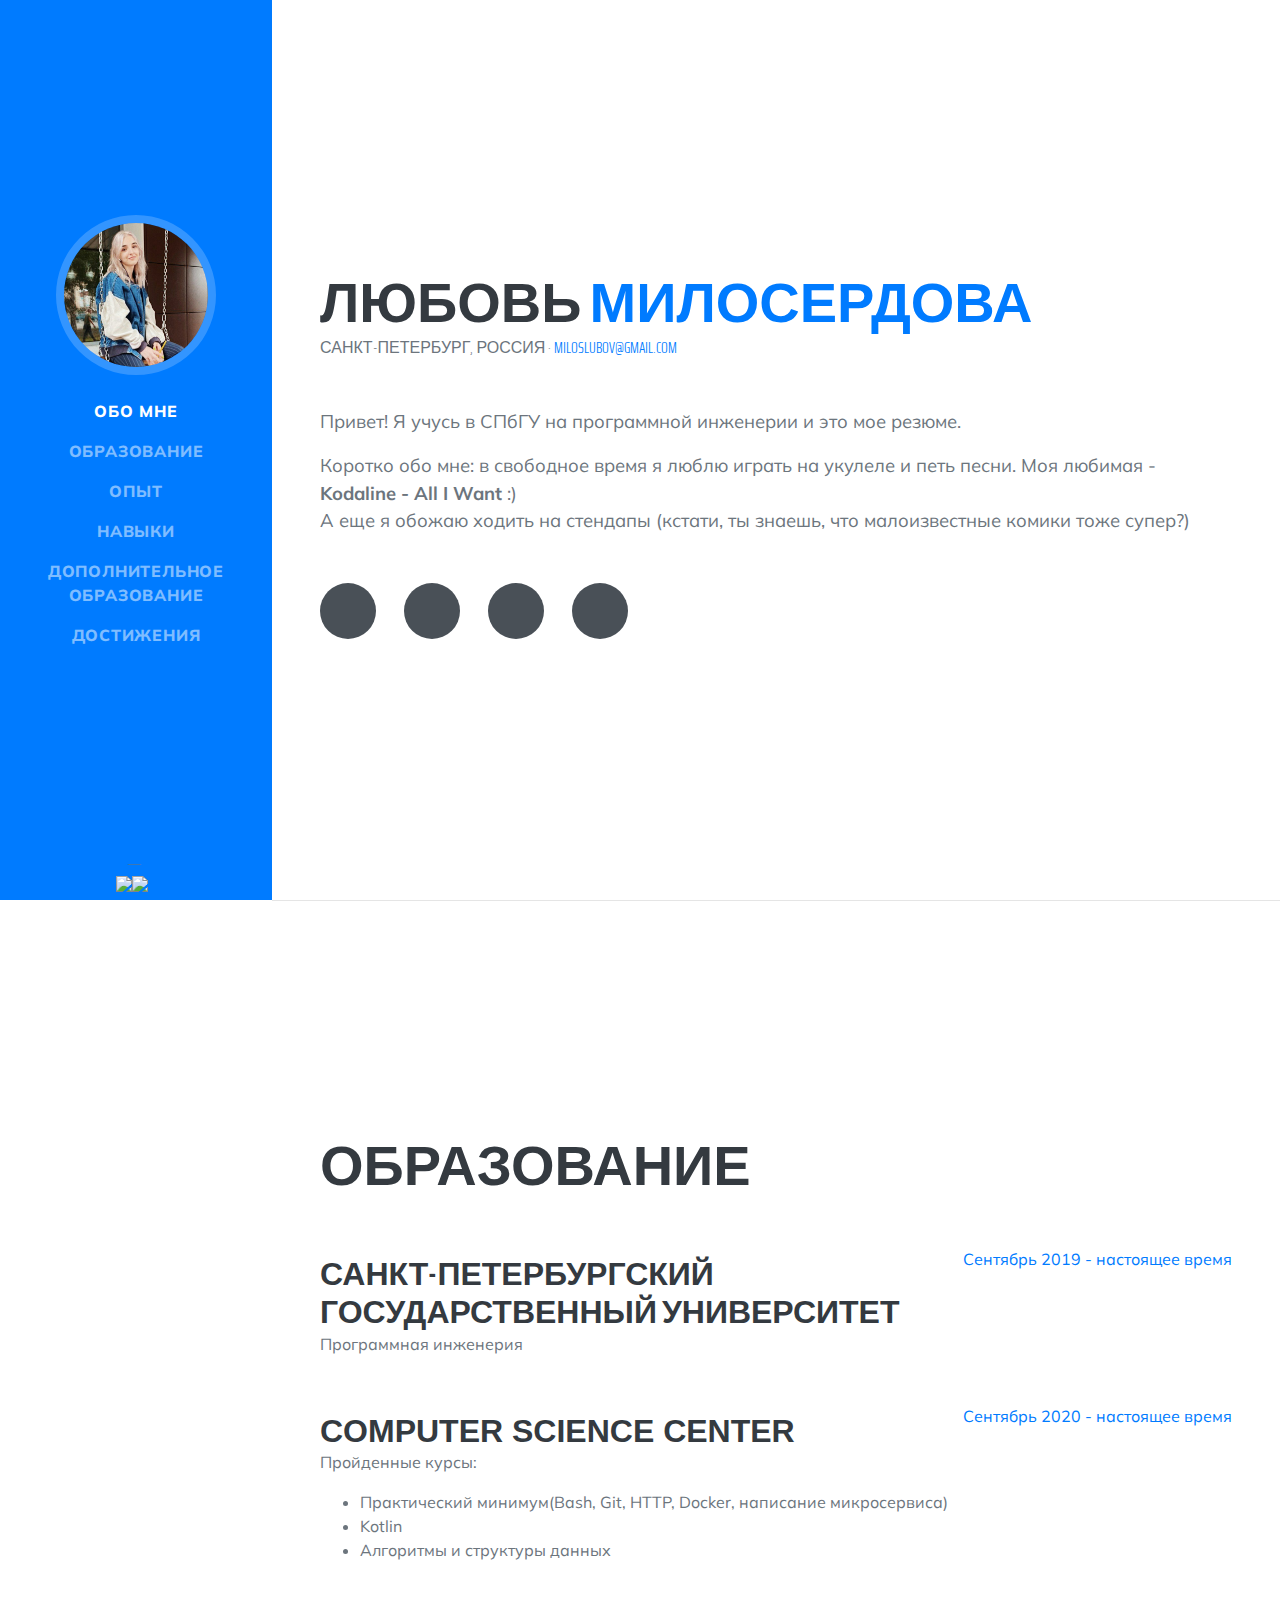
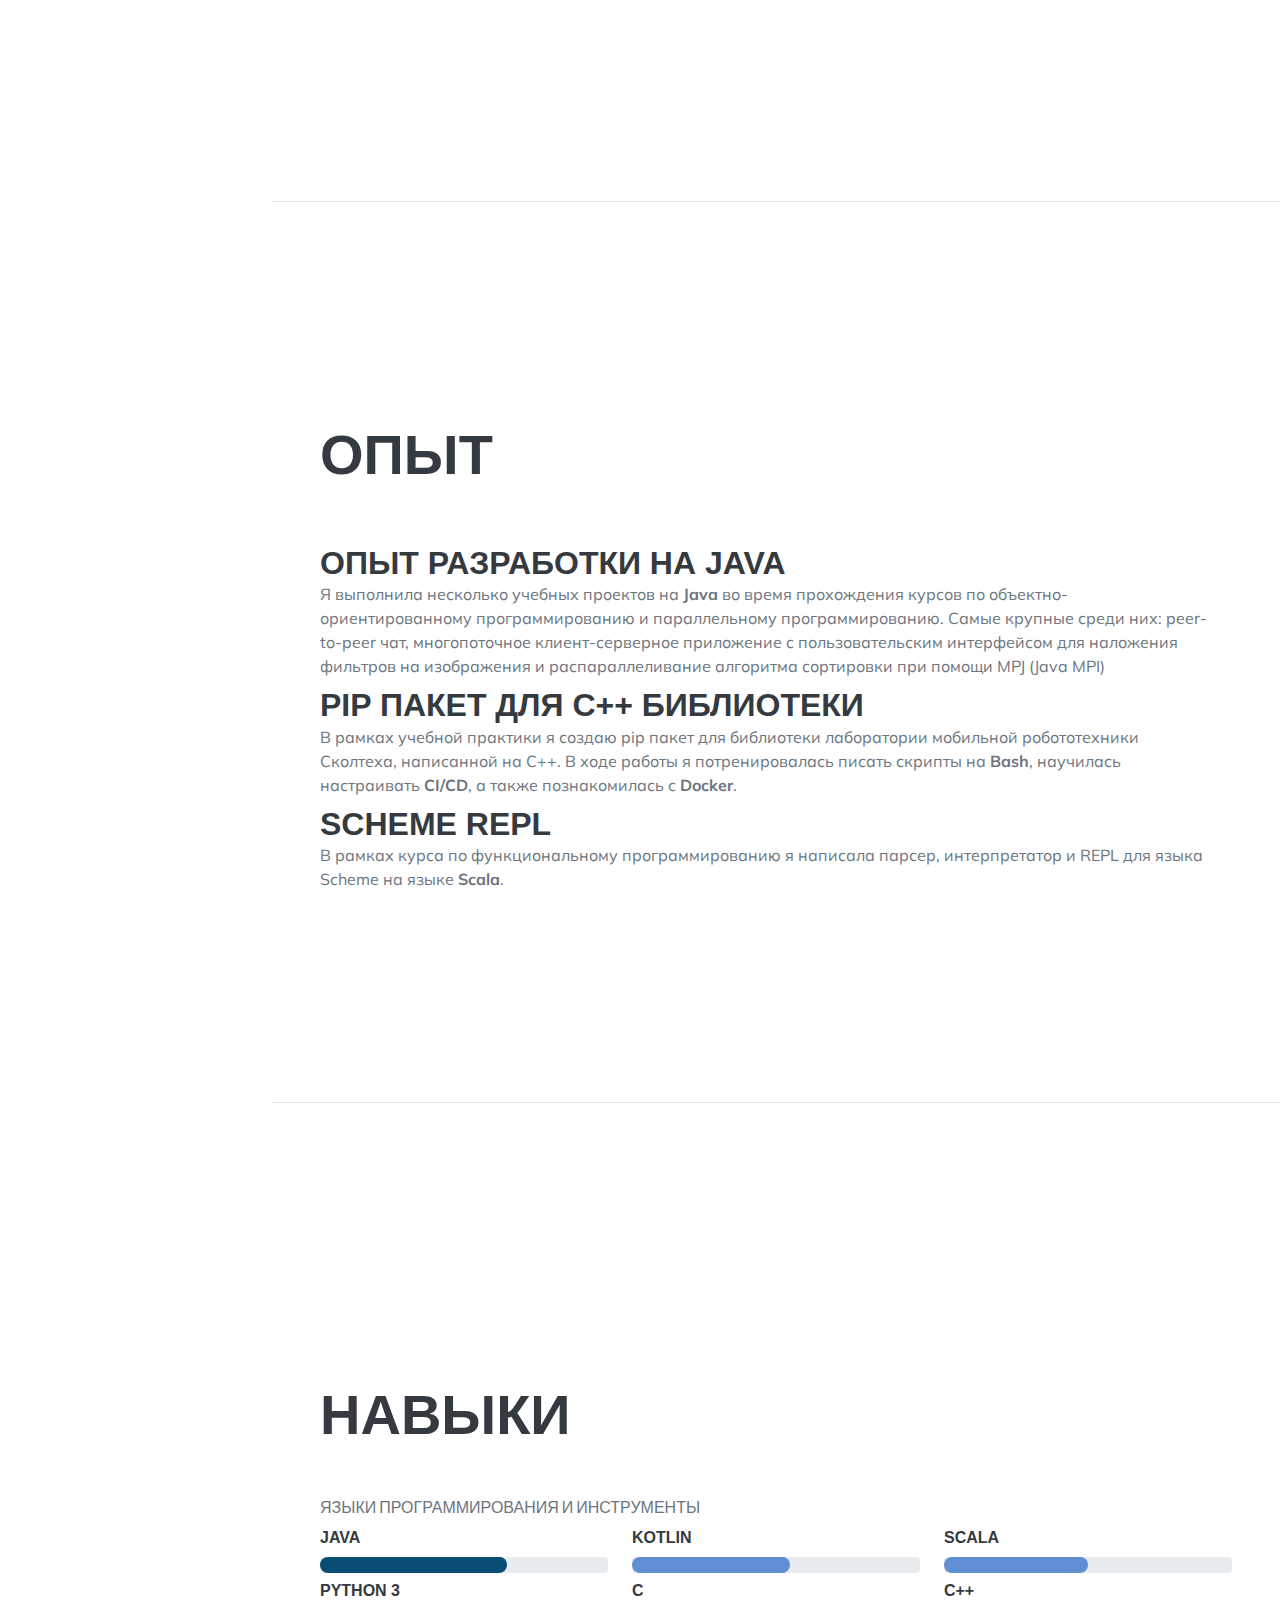
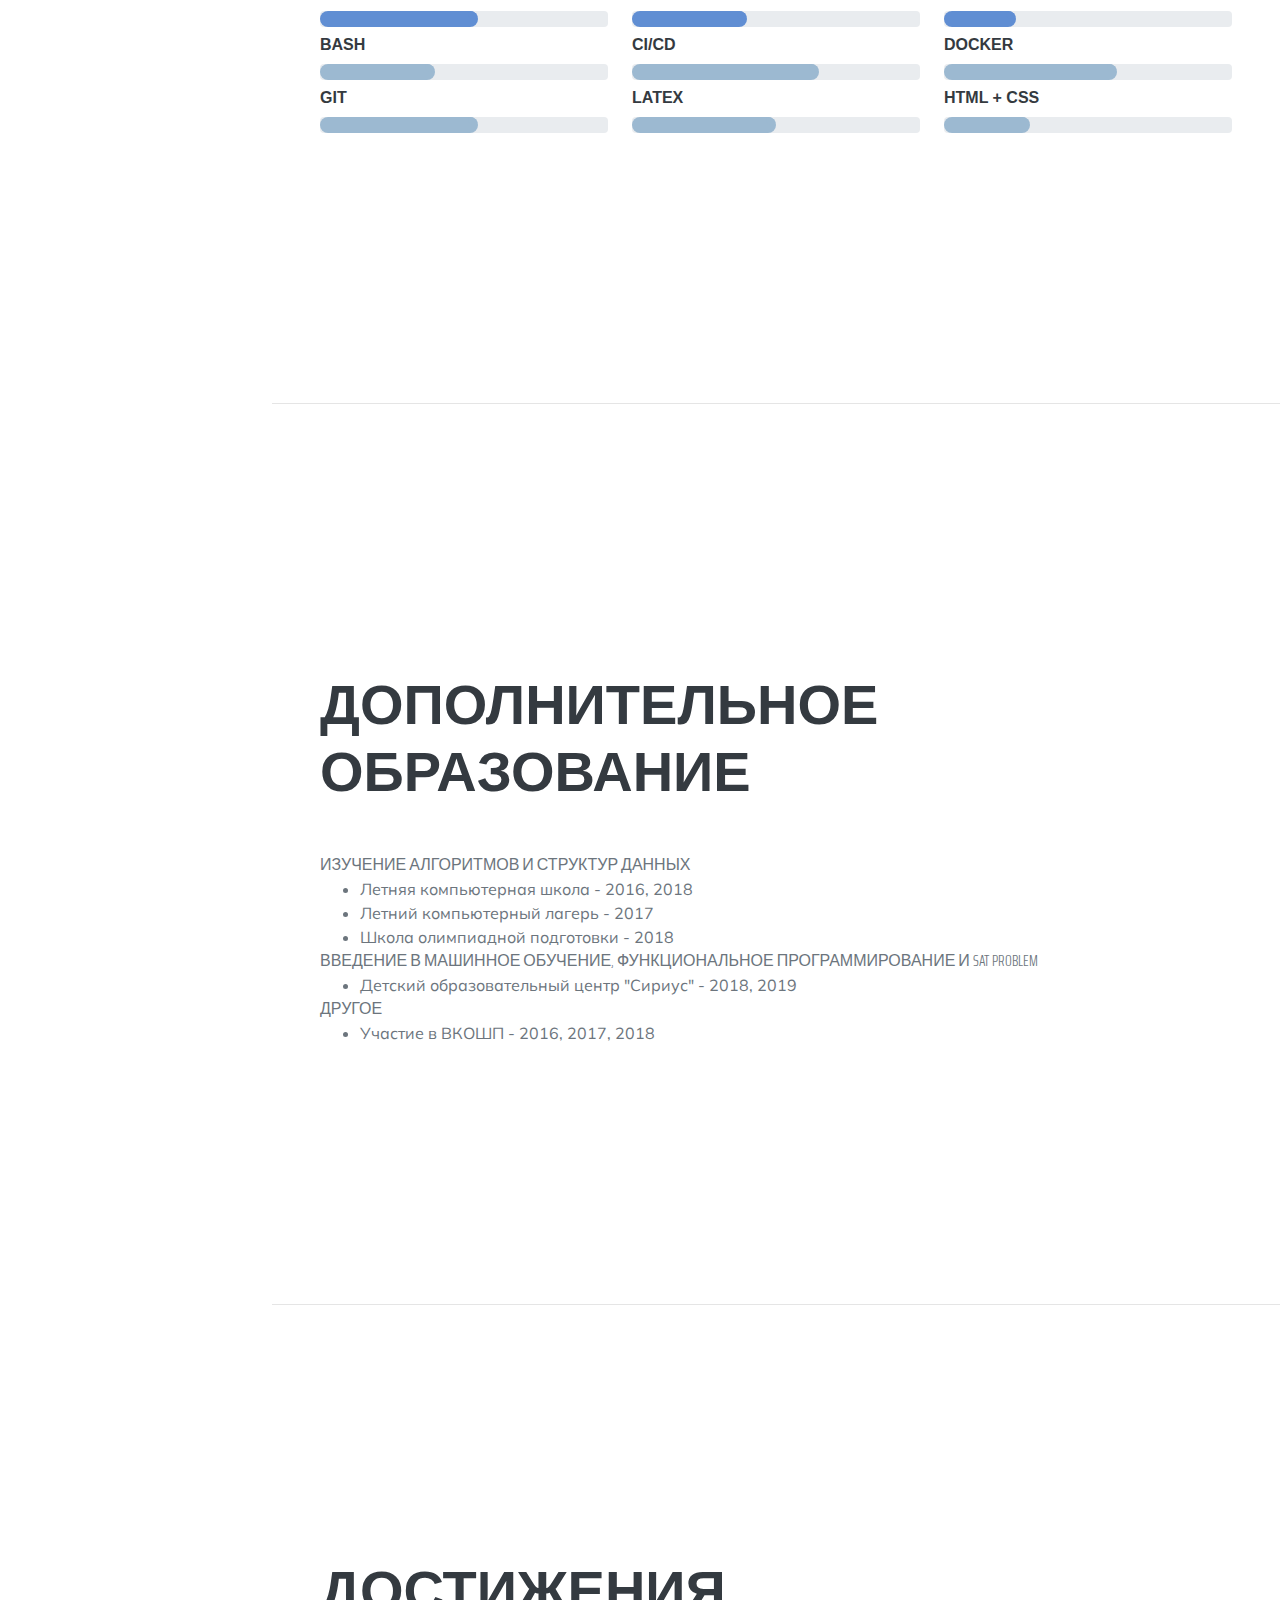
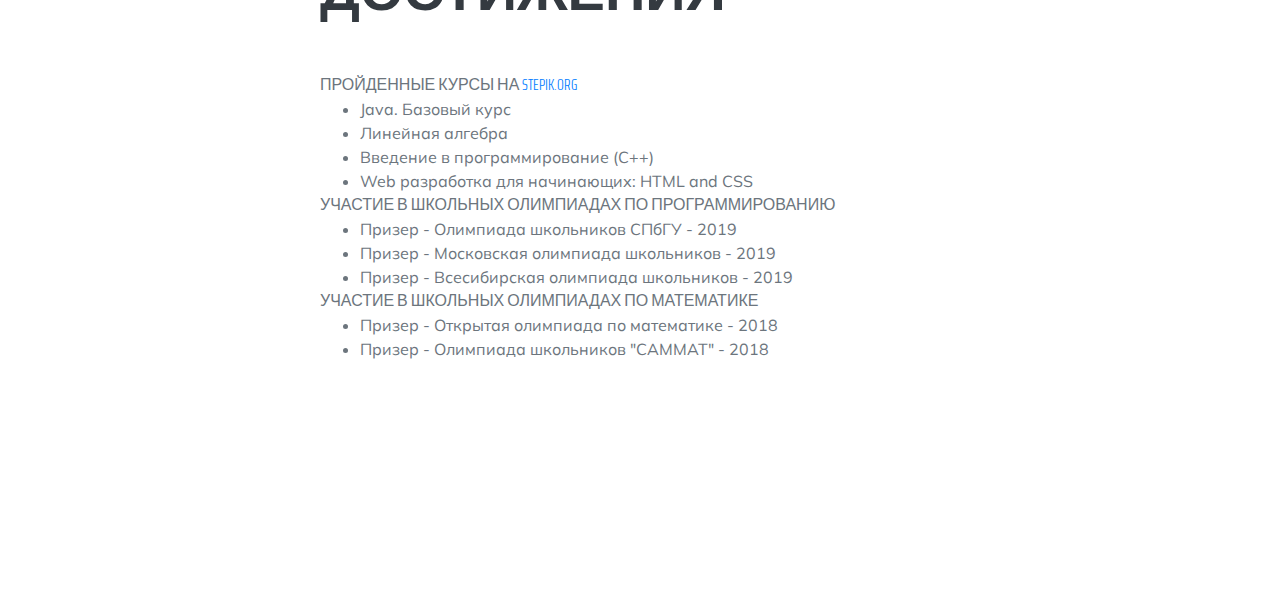
==== index.html @ 3c41cd76 "- first version" ====
<!DOCTYPE html>
<html lang="ru"></html>
    <head>
        <meta charset="utf-8" />
        <meta name="viewport" content="width=device-width, initial-scale=1, shrink-to-fit=no" />
        <meta name="description" content="" />
        <meta name="author" content="" />
        <title>Милосердова Любовь</title>
        <link rel="icon" type="image/svg+xml" href="assets/img/icon.svg" />
        <!-- Font Awesome icons (free version)-->
        <script src="https://use.fontawesome.com/releases/v5.15.1/js/all.js" crossorigin="anonymous"></script>
        <!-- Google fonts-->
        <link href="https://fonts.googleapis.com/css?family=Saira+Extra+Condensed:500,700" rel="stylesheet" type="text/css" />
        <link href="https://fonts.googleapis.com/css?family=Muli:400,400i,800,800i" rel="stylesheet" type="text/css" />
        <!-- Core theme CSS (includes Bootstrap)-->
        <link href="css/styles.css" rel="stylesheet" />
        <meta name="description" content="Милосердова Любовь, личный сайт-портфолио" />
		<meta name="keywords" content="Милосердова Любовь, личный сайт, портфолио, java developer" />
		<meta name="author" content="Miloserdova Liubov" />
    </head>
    <body id="page-top">
        <!-- Navigation-->
        <nav class="navbar navbar-expand-lg navbar-dark bg-primary fixed-top" id="sideNav">
            <a class="navbar-brand js-scroll-trigger" href="#page-top">
                <span class="d-block d-lg-none">Милосердова Любовь</span>
                <span class="d-none d-lg-block"><img class="img-fluid img-profile rounded-circle mx-auto mb-2" src="assets/img/profile.jpg" alt="" /></span>
            </a>
            <button class="navbar-toggler" type="button" data-toggle="collapse" data-target="#navbarSupportedContent" aria-controls="navbarSupportedContent" aria-expanded="false" aria-label="Toggle navigation"><span class="navbar-toggler-icon"></span></button>
            <div class="collapse navbar-collapse" id="navbarSupportedContent">
                <ul class="navbar-nav">
                    <li class="nav-item"><a class="nav-link js-scroll-trigger" href="#about">Обо мне</a></li>
                    <li class="nav-item"><a class="nav-link js-scroll-trigger" href="#education">Образование</a></li>
                    <li class="nav-item"><a class="nav-link js-scroll-trigger" href="#experience">Опыт</a></li>
                    <li class="nav-item"><a class="nav-link js-scroll-trigger" href="#skills">Навыки</a></li>
                    <li class="nav-item"><a class="nav-link js-scroll-trigger" href="#extracurricular">Дополнительное образование</a></li>
                    <li class="nav-item"><a class="nav-link js-scroll-trigger" href="#awards">Достижения</a></li>
                </ul>
            </div>
            <div class="blockquote-footer">
                <div class="row">
                    <a href="index.html"><img src="https://cdn.jsdelivr.net/npm/openmoji@12.4.0/color/svg/1F1F7-1F1FA.svg" style="display: inline; width:30px"></a>
                    <a href="en.html"><img src="https://cdn.jsdelivr.net/npm/openmoji@12.4.0/color/svg/1F1FA-1F1F8.svg" style="display: inline; width:30px" data-original-title="Смайлик Флаг США (Америки) OpenEmoji" aria-describedby="tooltip208874"></a>
                </div>
            </div>
        </nav>
        <!-- Page Content-->
        <div class="container-fluid p-0">
            <!-- About-->
            <section class="resume-section" id="about">
                <div class="resume-section-content">
                    <h2 class="mb-0">
                        Любовь
                        <span class="text-primary">Милосердова</span>
                    </h2>
                    <div class="subheading mb-5">
                        Санкт-Петербург, Россия ·
                        <a href="mailto:miloslubov@gmail.com">miloslubov@gmail.com</a>
                    </div>
                    
                    <p class="lead mb-3">Привет! Я учусь в СПбГУ на программной инженерии и это мое резюме. </p>

                    <p class="lead mb-0">Коротко обо мне: в свободное время я люблю играть на укулеле
                        и петь песни. Моя любимая - <b>Kodaline - All I Want</b> :)</p>
                        
                    <p class="lead mb-5"> А еще я обожаю ходить на стендапы 
                        (кстати, ты знаешь, что малоизвестные комики тоже супер?)</p>

                    <div class="social-icons">
                        <a class="social-icon" href="https://github.com/miloserdova-l"><i class="fab fa-github"></i></a>
                        <a class="social-icon" href="https://t.me/mi_loser_dova"><i class="fab fa-telegram"></i></a>
                        <a class="social-icon" href="https://vk.com/lubov_miloserdova"><i class="fab fa-vk"></i></a>
                        <a class="social-icon" href="https://www.instagram.com/miloserdova_l/"><i class="fab fa-instagram"></i></a>
                    </div>
                </div>
            </section>
            <hr class="m-0" />
            <!-- Education-->
            <section class="resume-section" id="education">
                <div class="resume-section-content">
                    <h2 class="mb-5">Образование</h2>
                    <div class="d-flex flex-column flex-md-row justify-content-between mb-5">
                        <div class="flex-grow-1">
                            <h3 class="mb-0">Санкт-Петербургский Государственный Университет</h3>
                            <!--<div class="subheading mr-3">Bachelor of Science</div>-->
                            <div>Программная инженерия</div>
                            <!--<p>GPA: 4.55</p>-->
                        </div>
                        <div class="flex-shrink-0"><span class="text-primary">Сентябрь 2019 - настоящее время</span></div>
                    </div>
                    <div class="d-flex flex-column flex-md-row justify-content-between">
                        <div class="flex-grow-1">
                            <h3 class="en-ru">Computer Science Center</h3>
                            <p> Пройденные курсы: </p>
                            <p>
                                <ul>
                                    <li>Практический минимум(Bash, Git, HTTP, Docker, написание микросервиса)</li>
                                    <li>Kotlin</li>
                                    <li>Алгоритмы и структуры данных</li>
                                </ul>
                            </p>
                        </div>
                        <div class="flex-shrink-0"><span class="text-primary">Сентябрь 2020 - настоящее время</span></div>
                    </div>
                </div>
            </section>
            <hr class="m-0" />
            <!-- Experience-->
            <section class="resume-section" id="experience">
                <div class="resume-section-content">
                    <h2 class="mb-5">Опыт</h2>
                    <div class="d-flex flex-column flex-md-row justify-content-between">
                        <div class="flex-grow-1">
                            <h3 class="en-ru">Опыт разработки на Java</h3>
                            <div class=" mr-3">Я выполнила несколько учебных проектов на <b>Java</b> во время 
                                прохождения курсов по объектно-ориентированному программированию и 
                                параллельному программированию. Самые крупные среди них: 
                                peer-to-peer чат, многопоточное клиент-серверное приложение с 
                                пользовательским интерфейсом для наложения фильтров на изображения и
                                 распараллеливание алгоритма сортировки при помощи MPJ (Java MPI)</div>
                        </div>
                    </div>
                    <div class="d-flex flex-column flex-md-row justify-content-between">
                        <div class="flex-grow-1">
                            <h3 class="en-ru">Pip пакет для C++ библиотеки</h3>
                            <div class=" mr-3">В рамках учебной практики я создаю pip пакет для библиотеки 
                                лаборатории мобильной робототехники Сколтеха, написанной на C++. 
                                В ходе работы я потренировалась писать скрипты на <b>Bash</b>, 
                                научилась настраивать <b>CI/CD</b>, а также познакомилась с <b>Docker</b>.</div>
                        </div>
                    </div>
                    <div class="d-flex flex-column flex-md-row justify-content-between">
                        <div class="flex-grow-1">
                            <h3 class="en-ru">Scheme REPL</h3>
                            <div class=" mr-3">В рамках курса по функциональному программированию я 
                                написала парсер, интерпретатор и REPL для языка Scheme 
                                на языке <b>Scala</b>.</div>
                        </div>
                    </div>

                </div>
            </section>
            <hr class="m-0" />
            <!-- Skills-->
            <section class="resume-section" id="skills">
                <div class="resume-section-content">
                    <h2 class="mb-5">Навыки</h2>
                    <div class="subheading mr-3">Языки программирования и инструменты</div>
                    <div class="row">
                        <div class="col-md-4">
                            <div class="progress-wrap">
                                <h3>Java</h3>
                                <div class="progress">
                                    <div class="progress-bar color-1" role="progressbar" aria-valuenow="75"
                                    aria-valuemin="0" aria-valuemax="100" style="width:65%">
                                    </div>
                                </div>
                            </div>
                        </div>
                        <div class="col-md-4">
                            <div class="progress-wrap">
                                <h3>Kotlin</h3>
                                <div class="progress">
                                    <div class="progress-bar color-2" role="progressbar" aria-valuenow="60"
                                    aria-valuemin="0" aria-valuemax="100" style="width:55%">
                                    </div>
                                </div>
                            </div>
                        </div>
                        <div class="col-md-4">
                            <div class="progress-wrap">
                                <h3>Scala</h3>
                                <div class="progress">
                                    <div class="progress-bar color-2" role="progressbar" aria-valuenow="60"
                                    aria-valuemin="0" aria-valuemax="100" style="width:50%">
                                    </div>
                                </div>
                            </div>
                        </div>
                        <div class="col-md-4">
                            <div class="progress-wrap">
                                <h3>Python 3</h3>
                                <div class="progress">
                                    <div class="progress-bar color-2" role="progressbar" aria-valuenow="60"
                                    aria-valuemin="0" aria-valuemax="100" style="width:55%">
                                    </div>
                                </div>
                            </div>
                        </div>
                        <div class="col-md-4">
                            <div class="progress-wrap">
                                <h3>C</h3>
                                <div class="progress">
                                    <div class="progress-bar color-2" role="progressbar" aria-valuenow="60"
                                    aria-valuemin="0" aria-valuemax="100" style="width:40%">
                                    </div>
                                </div>
                            </div>
                        </div>
                        <div class="col-md-4">
                            <div class="progress-wrap">
                                <h3>C++</h3>
                                <div class="progress">
                                    <div class="progress-bar color-2" role="progressbar" aria-valuenow="60"
                                    aria-valuemin="0" aria-valuemax="100" style="width:25%">
                                    </div>
                                </div>
                            </div>
                        </div>
                        <div class="col-md-4">
                            <div class="progress-wrap">
                                <h3>Bash</h3>
                                <div class="progress">
                                    <div class="progress-bar color-3" role="progressbar" aria-valuenow="60"
                                    aria-valuemin="0" aria-valuemax="100" style="width:40%">
                                    </div>
                                </div>
                            </div>
                        </div>
                        <div class="col-md-4">
                            <div class="progress-wrap">
                                <h3>CI/CD</h3>
                                <div class="progress">
                                    <div class="progress-bar color-3" role="progressbar" aria-valuenow="60"
                                    aria-valuemin="0" aria-valuemax="100" style="width:65%">
                                    </div>
                                </div>
                            </div>
                        </div>
                        <div class="col-md-4">
                            <div class="progress-wrap">
                                <h3>Docker</h3>
                                <div class="progress">
                                    <div class="progress-bar color-3" role="progressbar" aria-valuenow="60"
                                    aria-valuemin="0" aria-valuemax="100" style="width:60%">
                                    </div>
                                </div>
                            </div>
                        </div>
                        <div class="col-md-4">
                            <div class="progress-wrap">
                                <h3>Git</h3>
                                <div class="progress">
                                    <div class="progress-bar color-3" role="progressbar" aria-valuenow="60"
                                    aria-valuemin="0" aria-valuemax="100" style="width:55%">
                                    </div>
                                </div>
                            </div>
                        </div>
                        <div class="col-md-4">
                            <div class="progress-wrap">
                                <h3>LaTeX</h3>
                                <div class="progress">
                                    <div class="progress-bar color-3" role="progressbar" aria-valuenow="60"
                                    aria-valuemin="0" aria-valuemax="100" style="width:50%">
                                    </div>
                                </div>
                            </div>
                        </div>
                        <div class="col-md-4">
                            <div class="progress-wrap">
                                <h3>HTML + CSS</h3>
                                <div class="progress">
                                    <div class="progress-bar color-3" role="progressbar" aria-valuenow="60"
                                    aria-valuemin="0" aria-valuemax="100" style="width:30%">
                                    </div>
                                </div>
                            </div>
                        </div>
                    </div>
                </div>
            </section>
            <hr class="m-0" />
            <!-- Extracurricular-->
            <section class="resume-section" id="extracurricular">
                <div class="resume-section-content">
                    <h2 class="mb-5">Дополнительное образование</h2>
                    <div class="subheading mr-3">Изучение алгоритмов и структур данных</div>
                    <ul class="fa-ul mb-0">
                        <li>
                            <span class="fa-li"><i class="fas fa-map-marker-alt"></i></span>
                            Летняя компьютерная школа - 2016, 2018
                        </li>
                        <li>
                            <span class="fa-li"><i class="fas fa-map-marker-alt"></i></span>
                            Летний компьютерный лагерь - 2017
                        </li>
                        <li>
                            <span class="fa-li"><i class="fas fa-map-marker-alt"></i></span>
                            Школа олимпиадной подготовки - 2018
                        </li>
                    </ul>
                    <div class="subheading mr-3">Введение в машинное обучение, функциональное программирование и sat problem</div>
                    <ul class="fa-ul mb-0">
                        <li>
                            <span class="fa-li"><i class="fas fa-map-marker-alt"></i></span>
                            Детский образовательный центр "Сириус" - 2018, 2019
                        </li>
                    </ul>
                    <div class="subheading mr-3">Другое</div>
                    <ul class="fa-ul mb-0">
                        <li>
                            <span class="fa-li"><i class="fas fa-check"></i></span>
                            Участие в ВКОШП - 2016, 2017, 2018
                        </li>
                    </ul>
                </div>
            </section>
            <hr class="m-0" />
            <!-- Awards-->
            <section class="resume-section" id="awards">
                <div class="resume-section-content">
                    <h2 class="mb-5">Достижения</h2>

                    <div class="subheading mr-3">Пройденные курсы на <a href="https://stepik.org/users/28014494">stepik.org</a></div>
                    <ul class="fa-ul mb-0">
                        <li>
                            <span class="fa-li"><i class="fas fa-trophy text-warning"></i></span>
                            Java. Базовый курс
                        </li>
                        <li>
                            <span class="fa-li"><i class="fas fa-trophy text-warning"></i></span>
                            Линейная алгебра
                        </li>
                        <li>
                            <span class="fa-li"><i class="fas fa-trophy text-warning"></i></span>
                            Введение в программирование (C++)
                        </li>
                        <li>
                            <span class="fa-li"><i class="fas fa-trophy text-warning"></i></span>
                            Web разработка для начинающих: HTML and CSS
                        </li>
                    </ul>

                    <div class="subheading mr-3">Участие в школьных олимпиадах по программированию</div>
                    <ul class="fa-ul mb-0">
                        <li>
                            <span class="fa-li"><i class="fas fa-trophy text-warning"></i></span>
                            Призер - Олимпиада школьников СПбГУ - 2019
                        </li>
                        <li>
                            <span class="fa-li"><i class="fas fa-trophy text-warning"></i></span>
                            Призер - Московская олимпиада школьников - 2019
                        </li>
                        <li>
                            <span class="fa-li"><i class="fas fa-trophy text-warning"></i></span>
                            Призер - Всесибирская олимпиада школьников - 2019
                        </li>
                    </ul>

                    <div class="subheading mr-3">Участие в школьных олимпиадах по математике</div>
                    <ul class="fa-ul mb-0">
                        <li>
                            <span class="fa-li"><i class="fas fa-trophy text-warning"></i></span>
                            Призер - Открытая олимпиада по математике - 2018
                        </li>
                        <li>
                            <span class="fa-li"><i class="fas fa-trophy text-warning"></i></span>
                            Призер - Олимпиада школьников "САММАТ" - 2018
                        </li>
                    </ul>
                </div>
            </section>
        </div>
        <!-- Bootstrap core JS-->
        <script src="https://cdnjs.cloudflare.com/ajax/libs/jquery/3.5.1/jquery.min.js"></script>
        <script src="https://cdn.jsdelivr.net/npm/bootstrap@4.5.3/dist/js/bootstrap.bundle.min.js"></script>
        <!-- Third party plugin JS-->
        <script src="https://cdnjs.cloudflare.com/ajax/libs/jquery-easing/1.4.1/jquery.easing.min.js"></script>
        <!-- Core theme JS-->
        <script src="js/scripts.js"></script>
    </body>
</html>
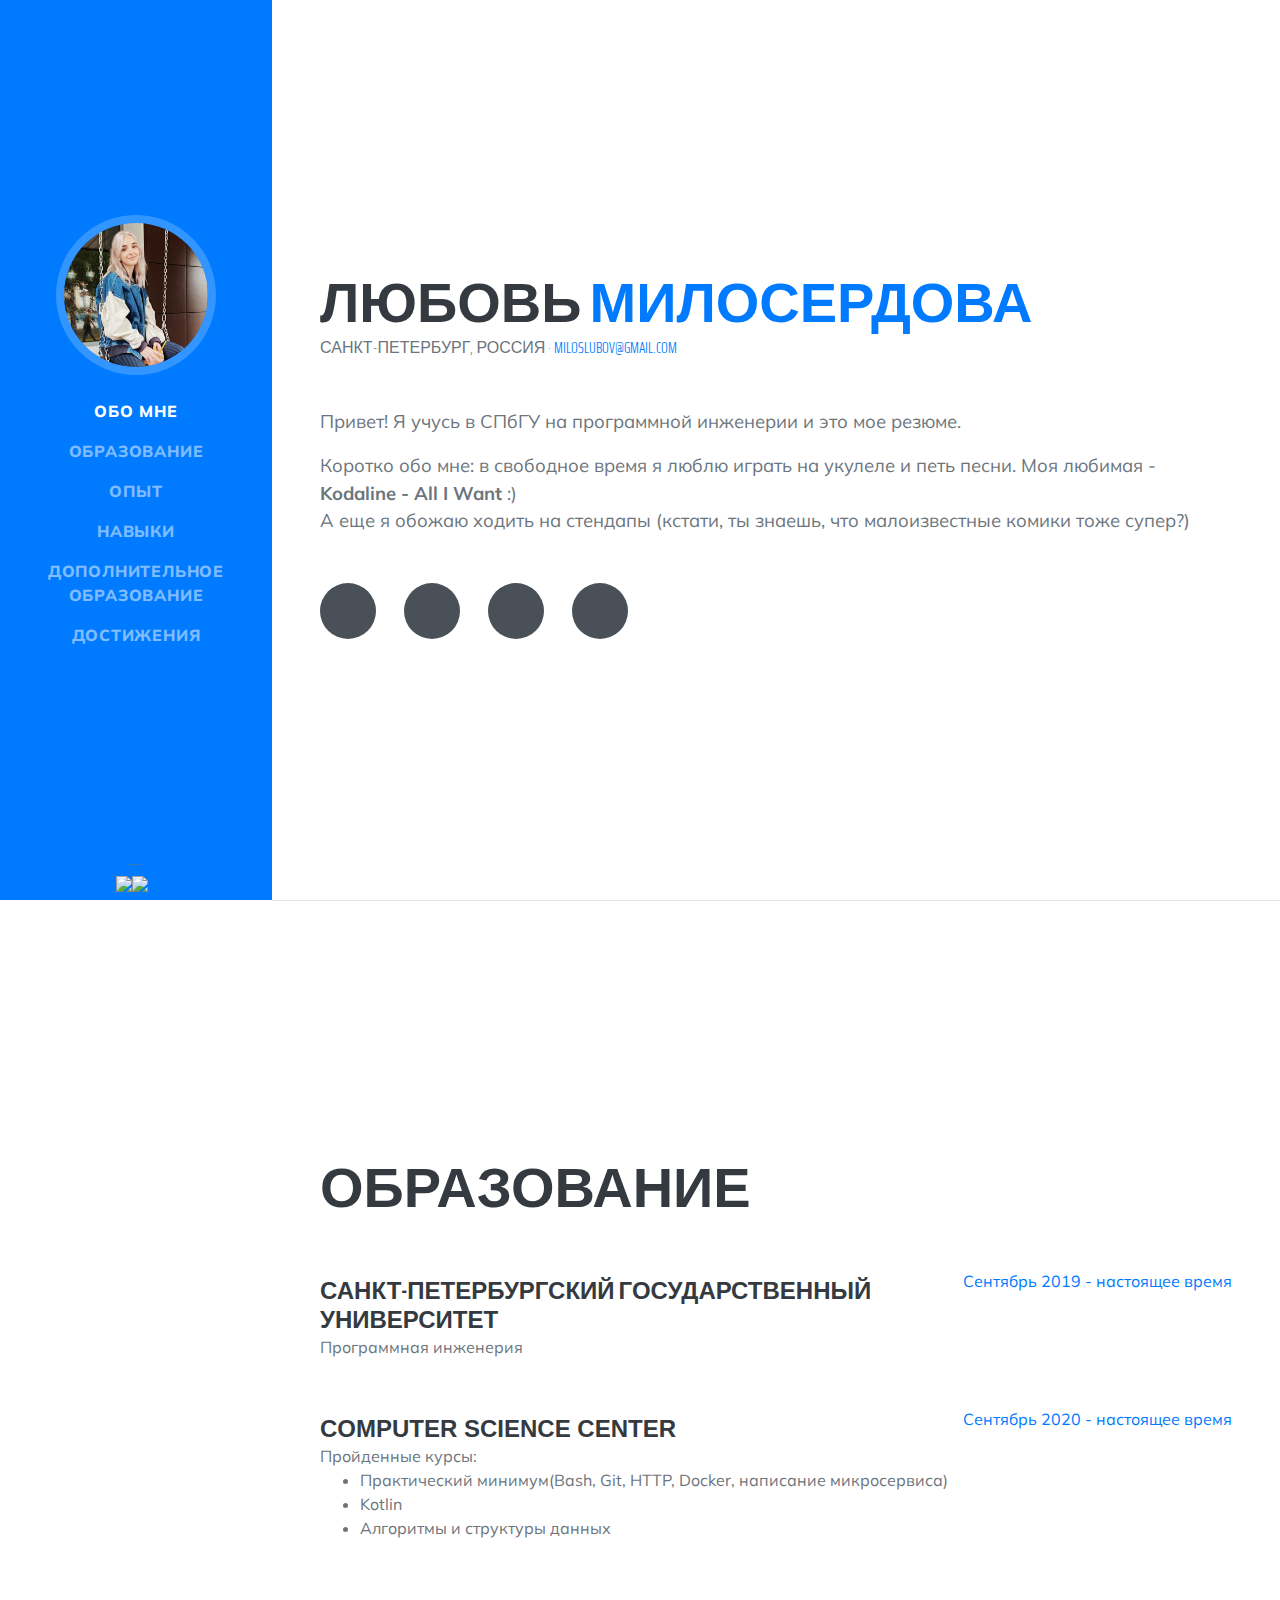
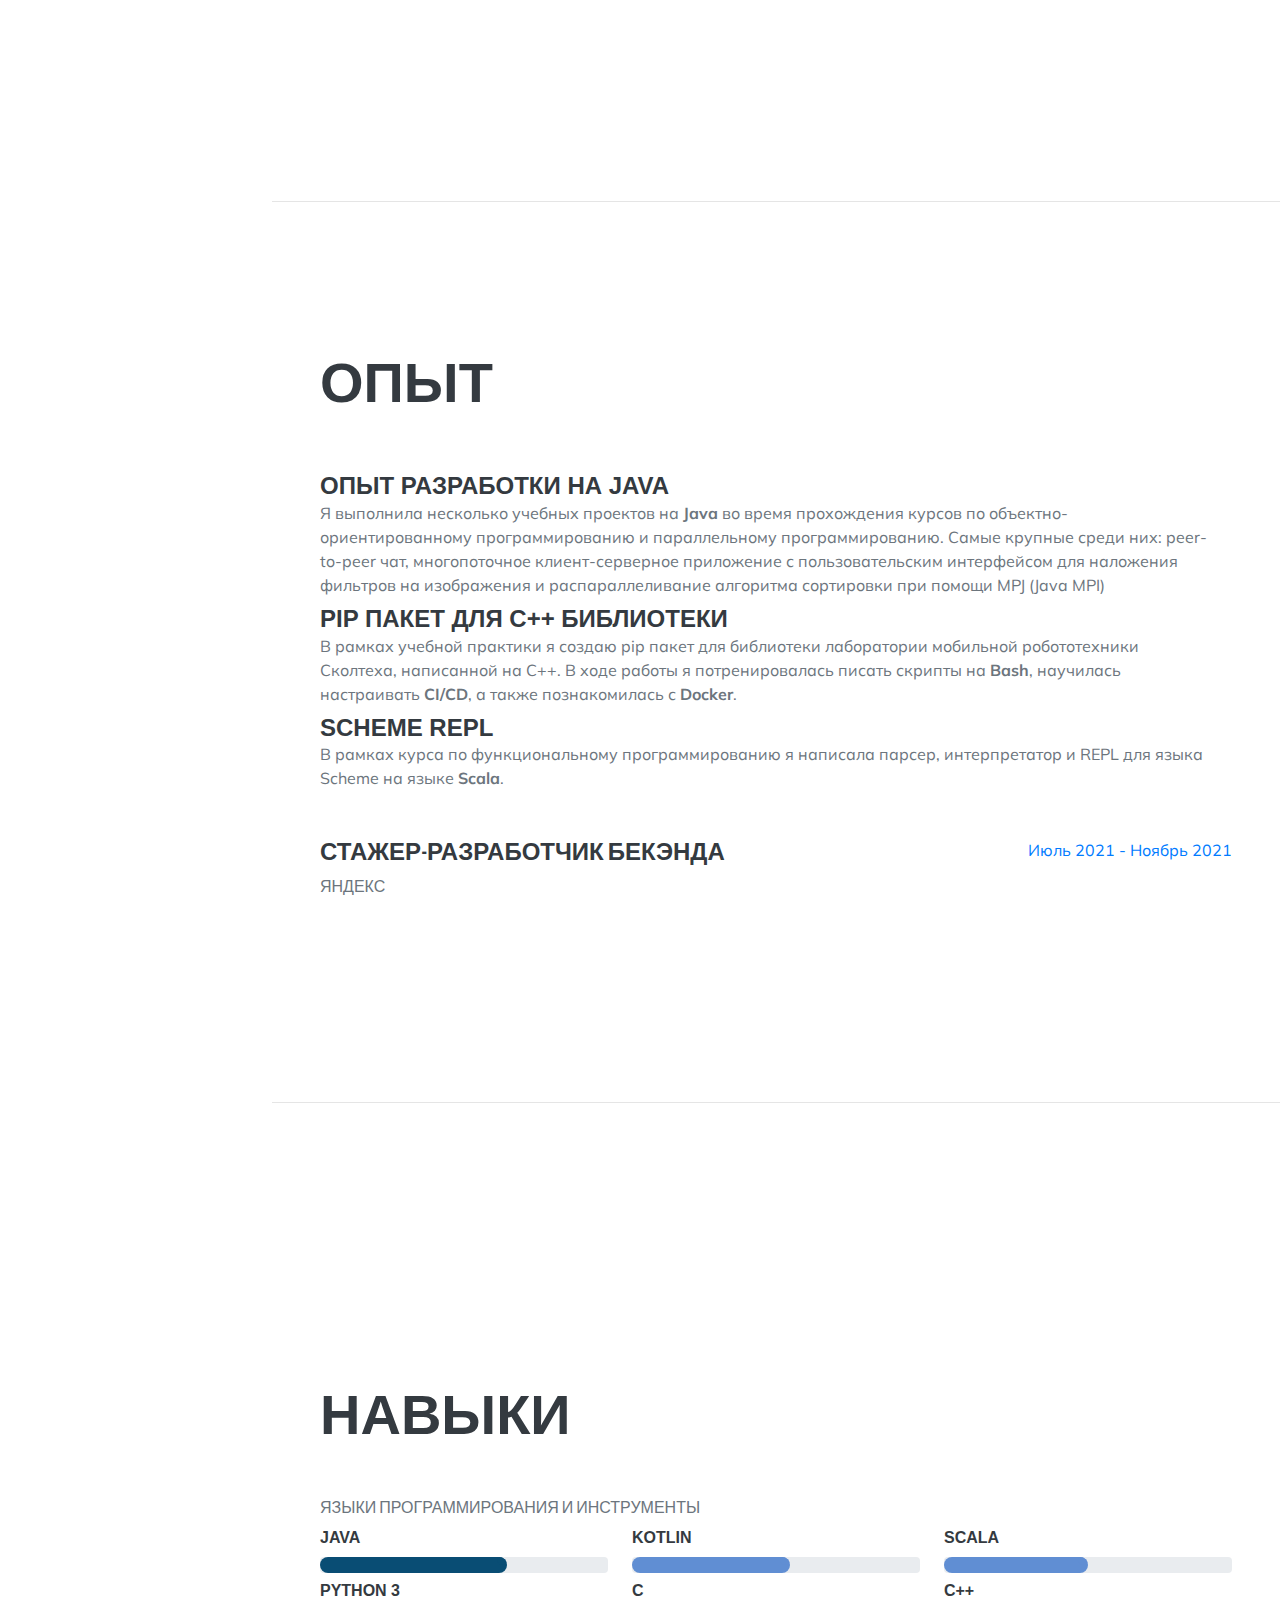
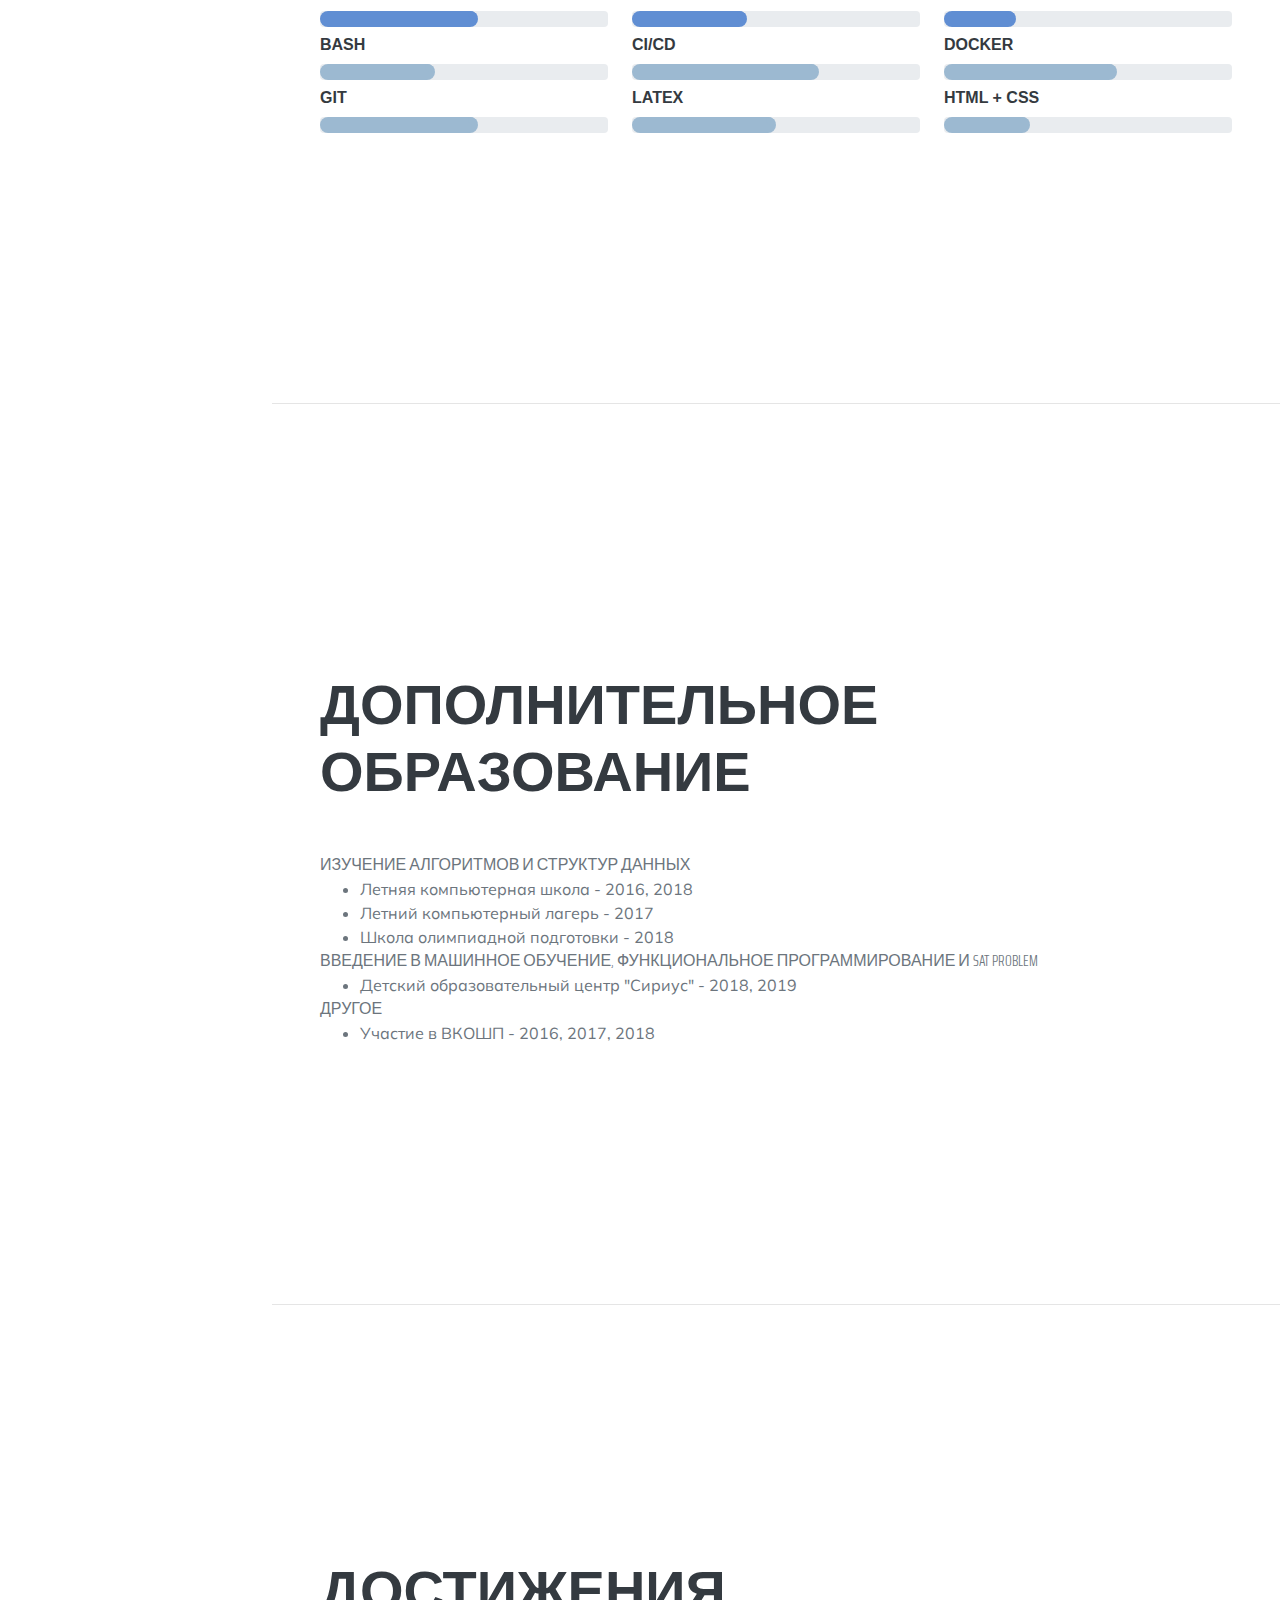
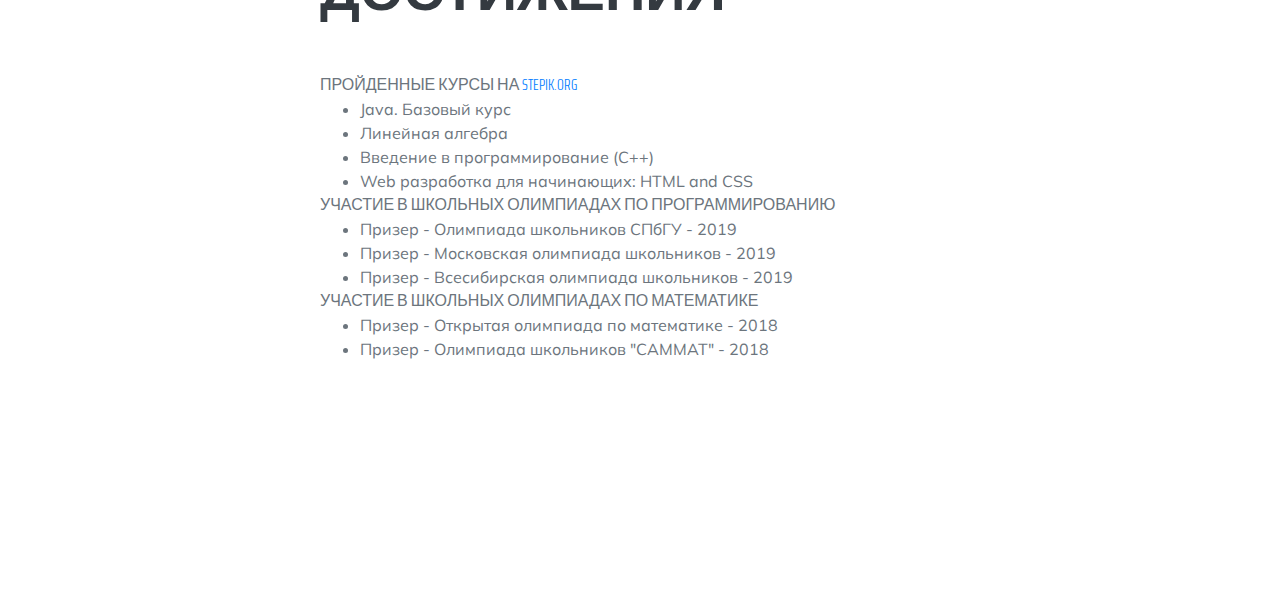
==== commit 9b29b457: "- added more info" ====
--- a/index.html
+++ b/index.html
@@ -80,7 +80,7 @@
                     <h2 class="mb-5">Образование</h2>
                     <div class="d-flex flex-column flex-md-row justify-content-between mb-5">
                         <div class="flex-grow-1">
-                            <h3 class="mb-0">Санкт-Петербургский Государственный Университет</h3>
+                            <h4 class="mb-0">Санкт-Петербургский Государственный Университет</h3>
                             <!--<div class="subheading mr-3">Bachelor of Science</div>-->
                             <div>Программная инженерия</div>
                             <!--<p>GPA: 4.55</p>-->
@@ -89,15 +89,15 @@
                     </div>
                     <div class="d-flex flex-column flex-md-row justify-content-between">
                         <div class="flex-grow-1">
-                            <h3 class="en-ru">Computer Science Center</h3>
-                            <p> Пройденные курсы: </p>
-                            <p>
+                            <h4 class="en-ru">Computer Science Center</h3>
+                            <div> Пройденные курсы: </div>
+                            <div>
                                 <ul>
                                     <li>Практический минимум(Bash, Git, HTTP, Docker, написание микросервиса)</li>
                                     <li>Kotlin</li>
                                     <li>Алгоритмы и структуры данных</li>
                                 </ul>
-                            </p>
+                            </div>
                         </div>
                         <div class="flex-shrink-0"><span class="text-primary">Сентябрь 2020 - настоящее время</span></div>
                     </div>
@@ -110,7 +110,7 @@
                     <h2 class="mb-5">Опыт</h2>
                     <div class="d-flex flex-column flex-md-row justify-content-between">
                         <div class="flex-grow-1">
-                            <h3 class="en-ru">Опыт разработки на Java</h3>
+                            <h4 class="en-ru">Опыт разработки на Java</h3>
                             <div class=" mr-3">Я выполнила несколько учебных проектов на <b>Java</b> во время 
                                 прохождения курсов по объектно-ориентированному программированию и 
                                 параллельному программированию. Самые крупные среди них: 
@@ -121,7 +121,7 @@
                     </div>
                     <div class="d-flex flex-column flex-md-row justify-content-between">
                         <div class="flex-grow-1">
-                            <h3 class="en-ru">Pip пакет для C++ библиотеки</h3>
+                            <h4 class="en-ru">Pip пакет для C++ библиотеки</h3>
                             <div class=" mr-3">В рамках учебной практики я создаю pip пакет для библиотеки 
                                 лаборатории мобильной робототехники Сколтеха, написанной на C++. 
                                 В ходе работы я потренировалась писать скрипты на <b>Bash</b>, 
@@ -130,11 +130,19 @@
                     </div>
                     <div class="d-flex flex-column flex-md-row justify-content-between">
                         <div class="flex-grow-1">
-                            <h3 class="en-ru">Scheme REPL</h3>
+                            <h4 class="en-ru">Scheme REPL</h3>
                             <div class=" mr-3">В рамках курса по функциональному программированию я 
                                 написала парсер, интерпретатор и REPL для языка Scheme 
                                 на языке <b>Scala</b>.</div>
                         </div>
+                    </div>
+
+                    <div class="d-flex flex-column flex-md-row justify-content-between mb-5">
+                        <div class="flex-grow-1">
+                            <h4 class="mt-5">Стажер-разработчик  бекэнда</h3>
+                            <div class="subheading mb-3">Яндекс</div>
+                            </div>
+                        <div class="mt-5 flex-shrink-0"><span class="text-primary">Июль 2021 - Ноябрь 2021</span></div>
                     </div>
 
                 </div>
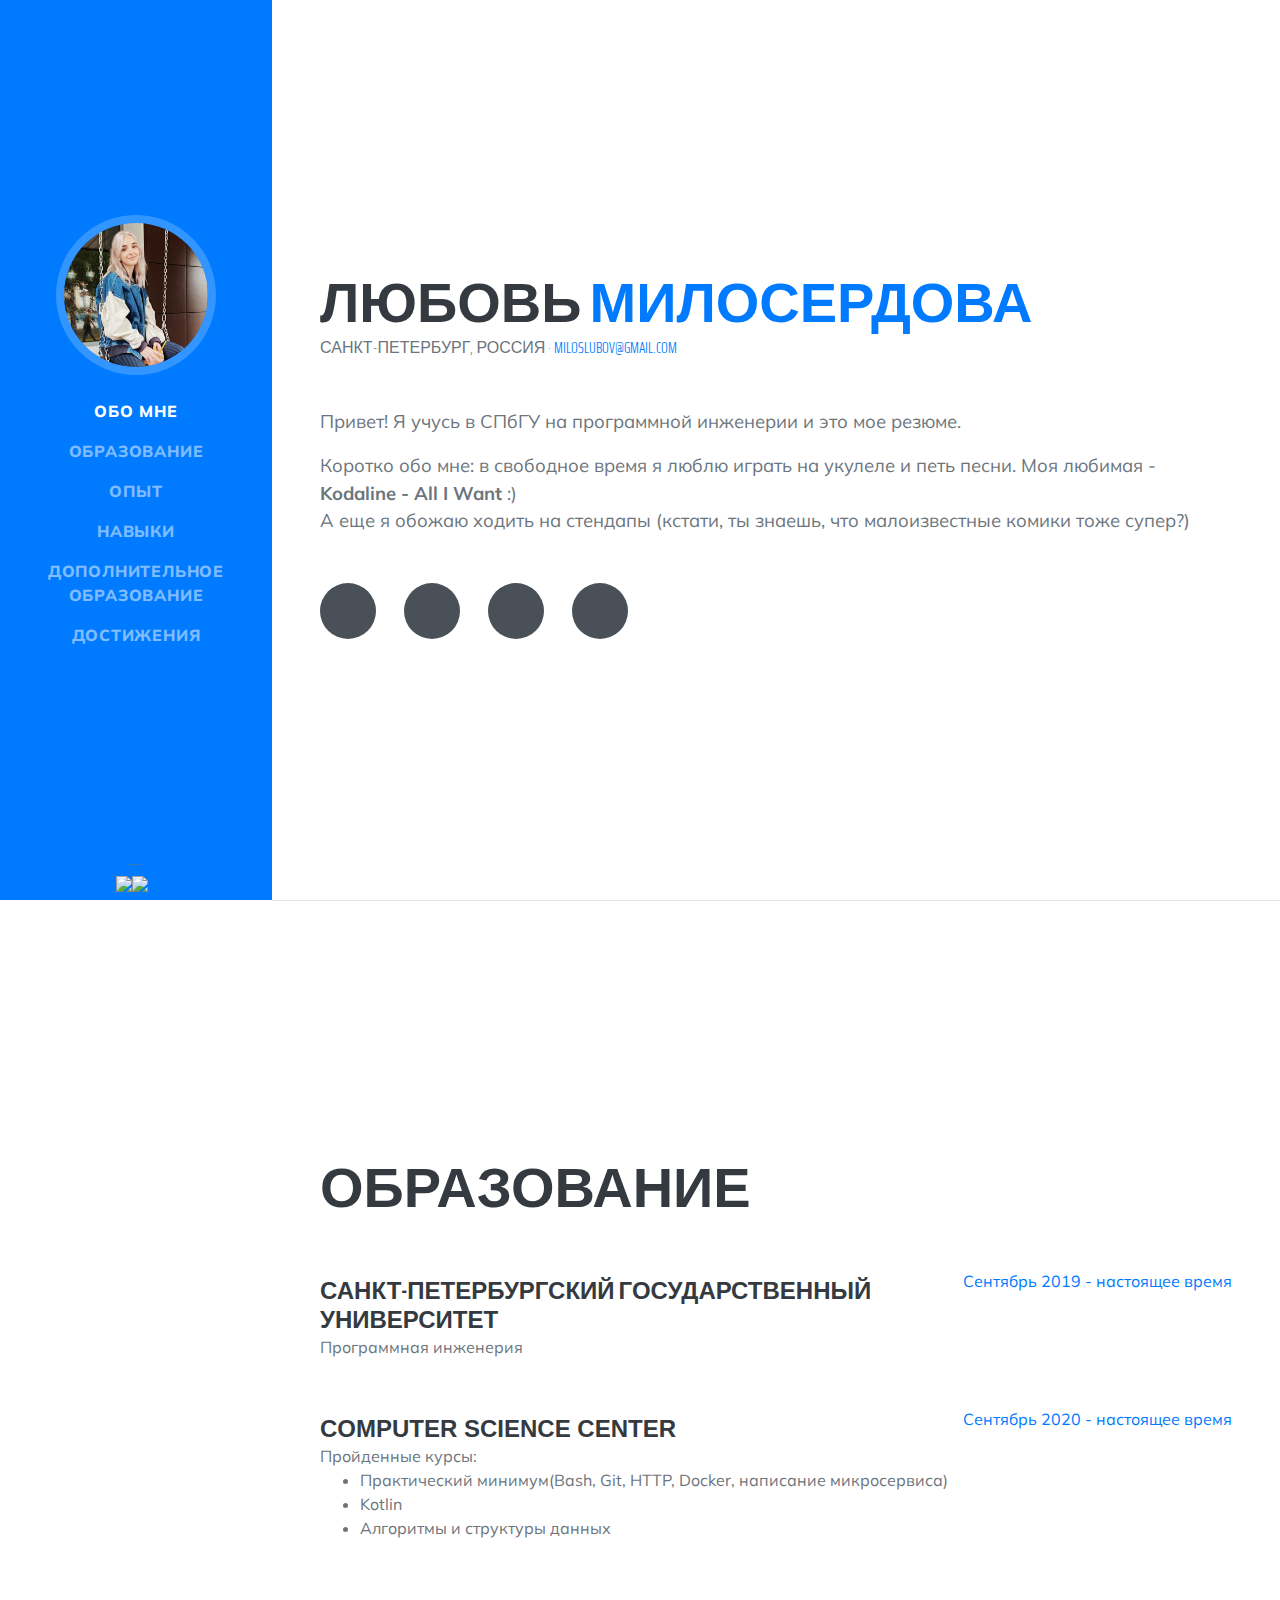
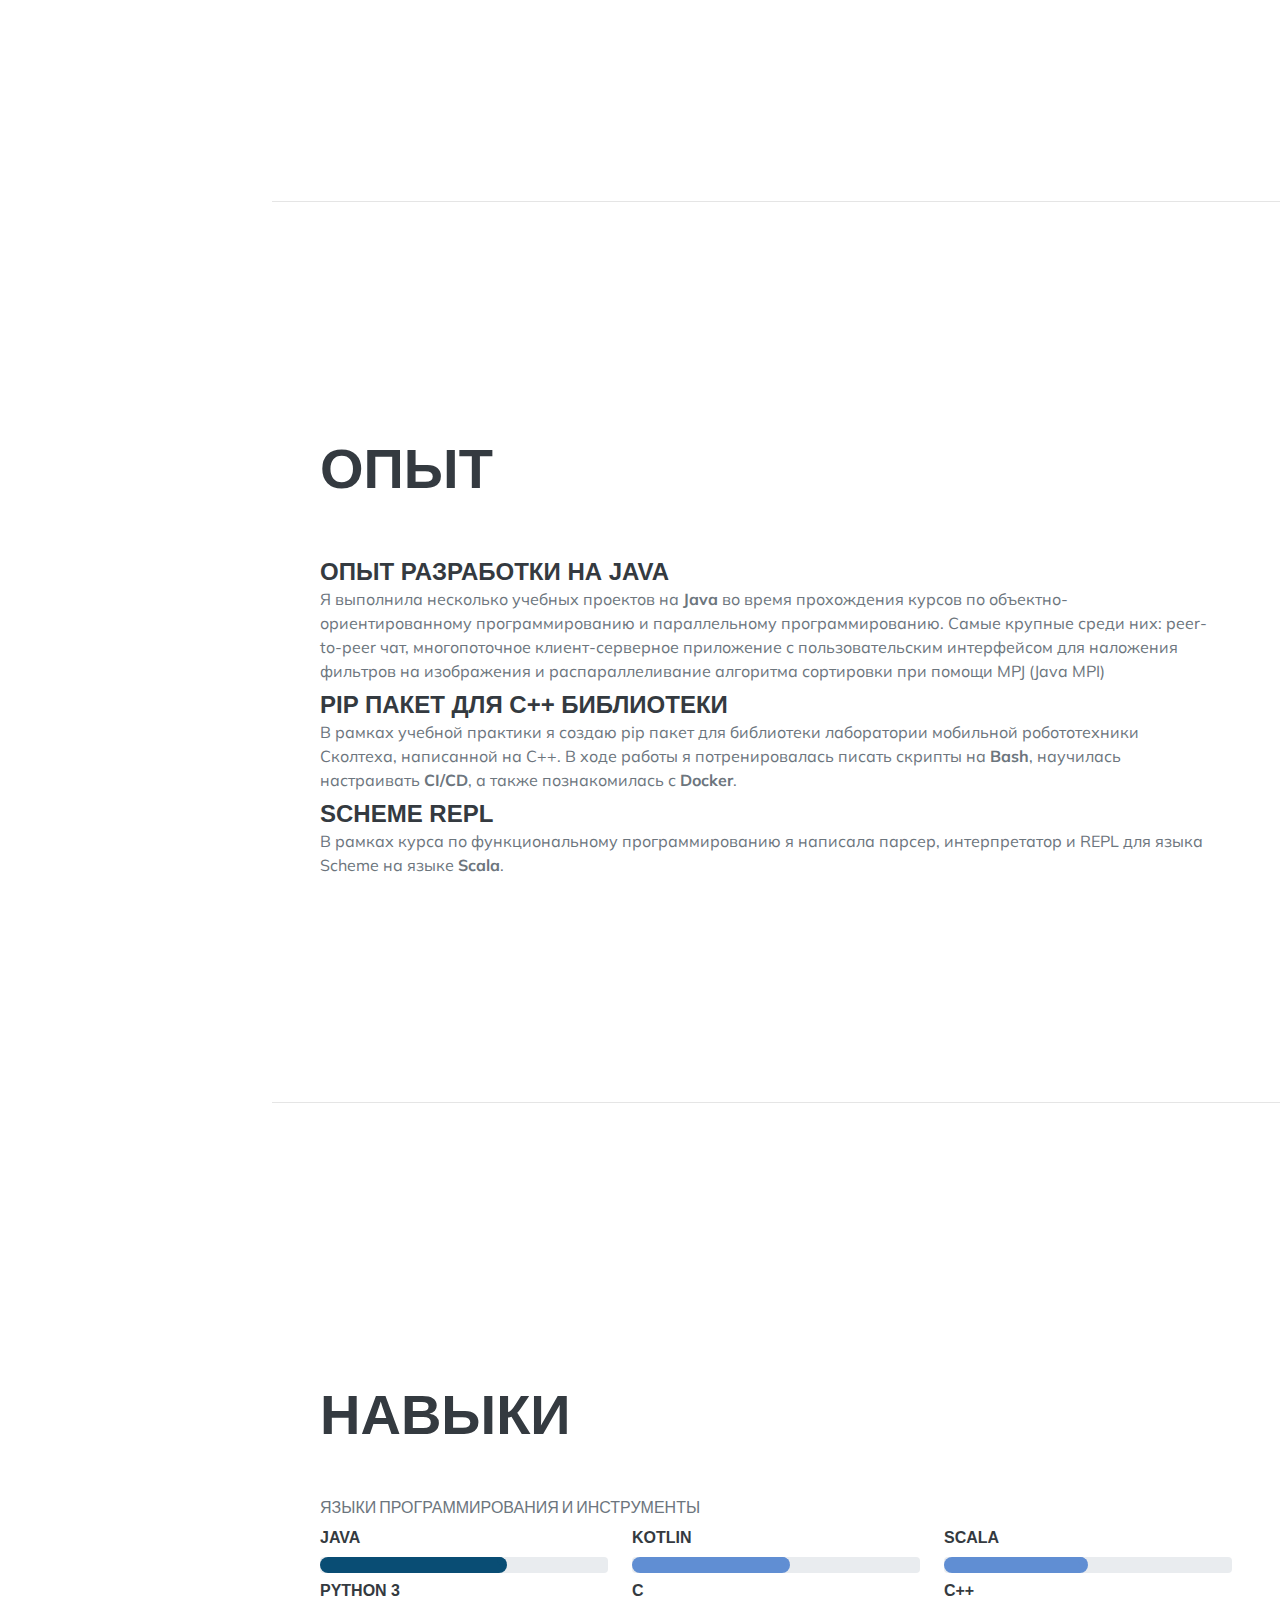
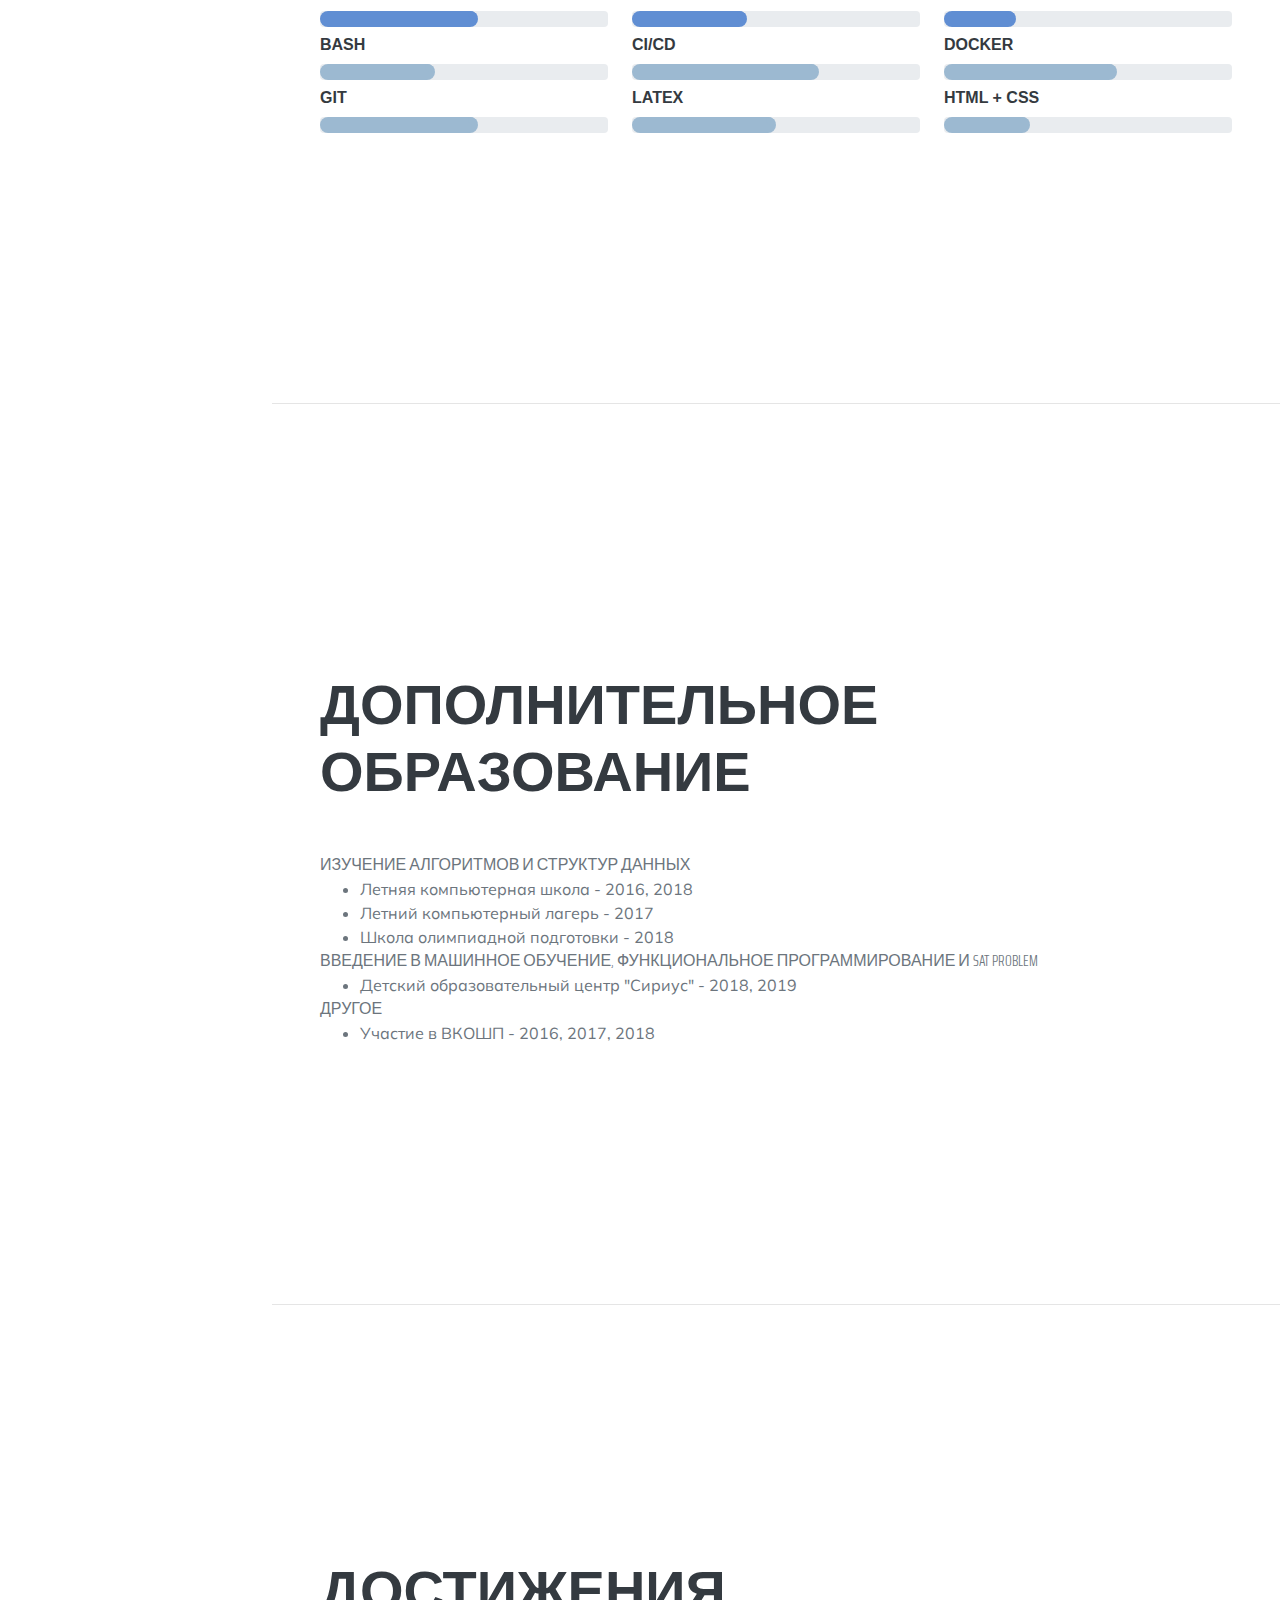
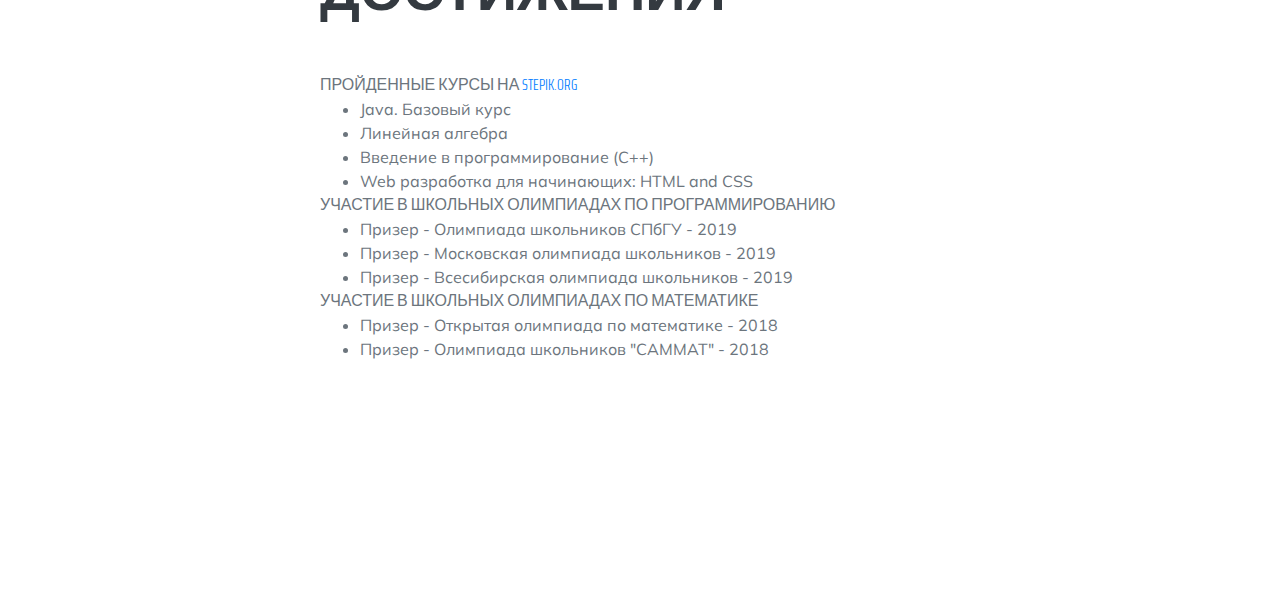
==== commit 63111060: "- minor fixes" ====
--- a/index.html
+++ b/index.html
@@ -1,10 +1,7 @@
 <!DOCTYPE html>
-<html lang="ru"></html>
     <head>
         <meta charset="utf-8" />
         <meta name="viewport" content="width=device-width, initial-scale=1, shrink-to-fit=no" />
-        <meta name="description" content="" />
-        <meta name="author" content="" />
         <title>Милосердова Любовь</title>
         <link rel="icon" type="image/svg+xml" href="assets/img/icon.svg" />
         <!-- Font Awesome icons (free version)-->
@@ -38,7 +35,7 @@
             </div>
             <div class="blockquote-footer">
                 <div class="row">
-                    <a href="index.html"><img src="https://cdn.jsdelivr.net/npm/openmoji@12.4.0/color/svg/1F1F7-1F1FA.svg" style="display: inline; width:30px"></a>
+                    <a href=""><img src="https://cdn.jsdelivr.net/npm/openmoji@12.4.0/color/svg/1F1F7-1F1FA.svg" style="display: inline; width:30px"></a>
                     <a href="en.html"><img src="https://cdn.jsdelivr.net/npm/openmoji@12.4.0/color/svg/1F1FA-1F1F8.svg" style="display: inline; width:30px" data-original-title="Смайлик Флаг США (Америки) OpenEmoji" aria-describedby="tooltip208874"></a>
                 </div>
             </div>
@@ -136,15 +133,6 @@
                                 на языке <b>Scala</b>.</div>
                         </div>
                     </div>
-
-                    <div class="d-flex flex-column flex-md-row justify-content-between mb-5">
-                        <div class="flex-grow-1">
-                            <h4 class="mt-5">Стажер-разработчик  бекэнда</h3>
-                            <div class="subheading mb-3">Яндекс</div>
-                            </div>
-                        <div class="mt-5 flex-shrink-0"><span class="text-primary">Июль 2021 - Ноябрь 2021</span></div>
-                    </div>
-
                 </div>
             </section>
             <hr class="m-0" />
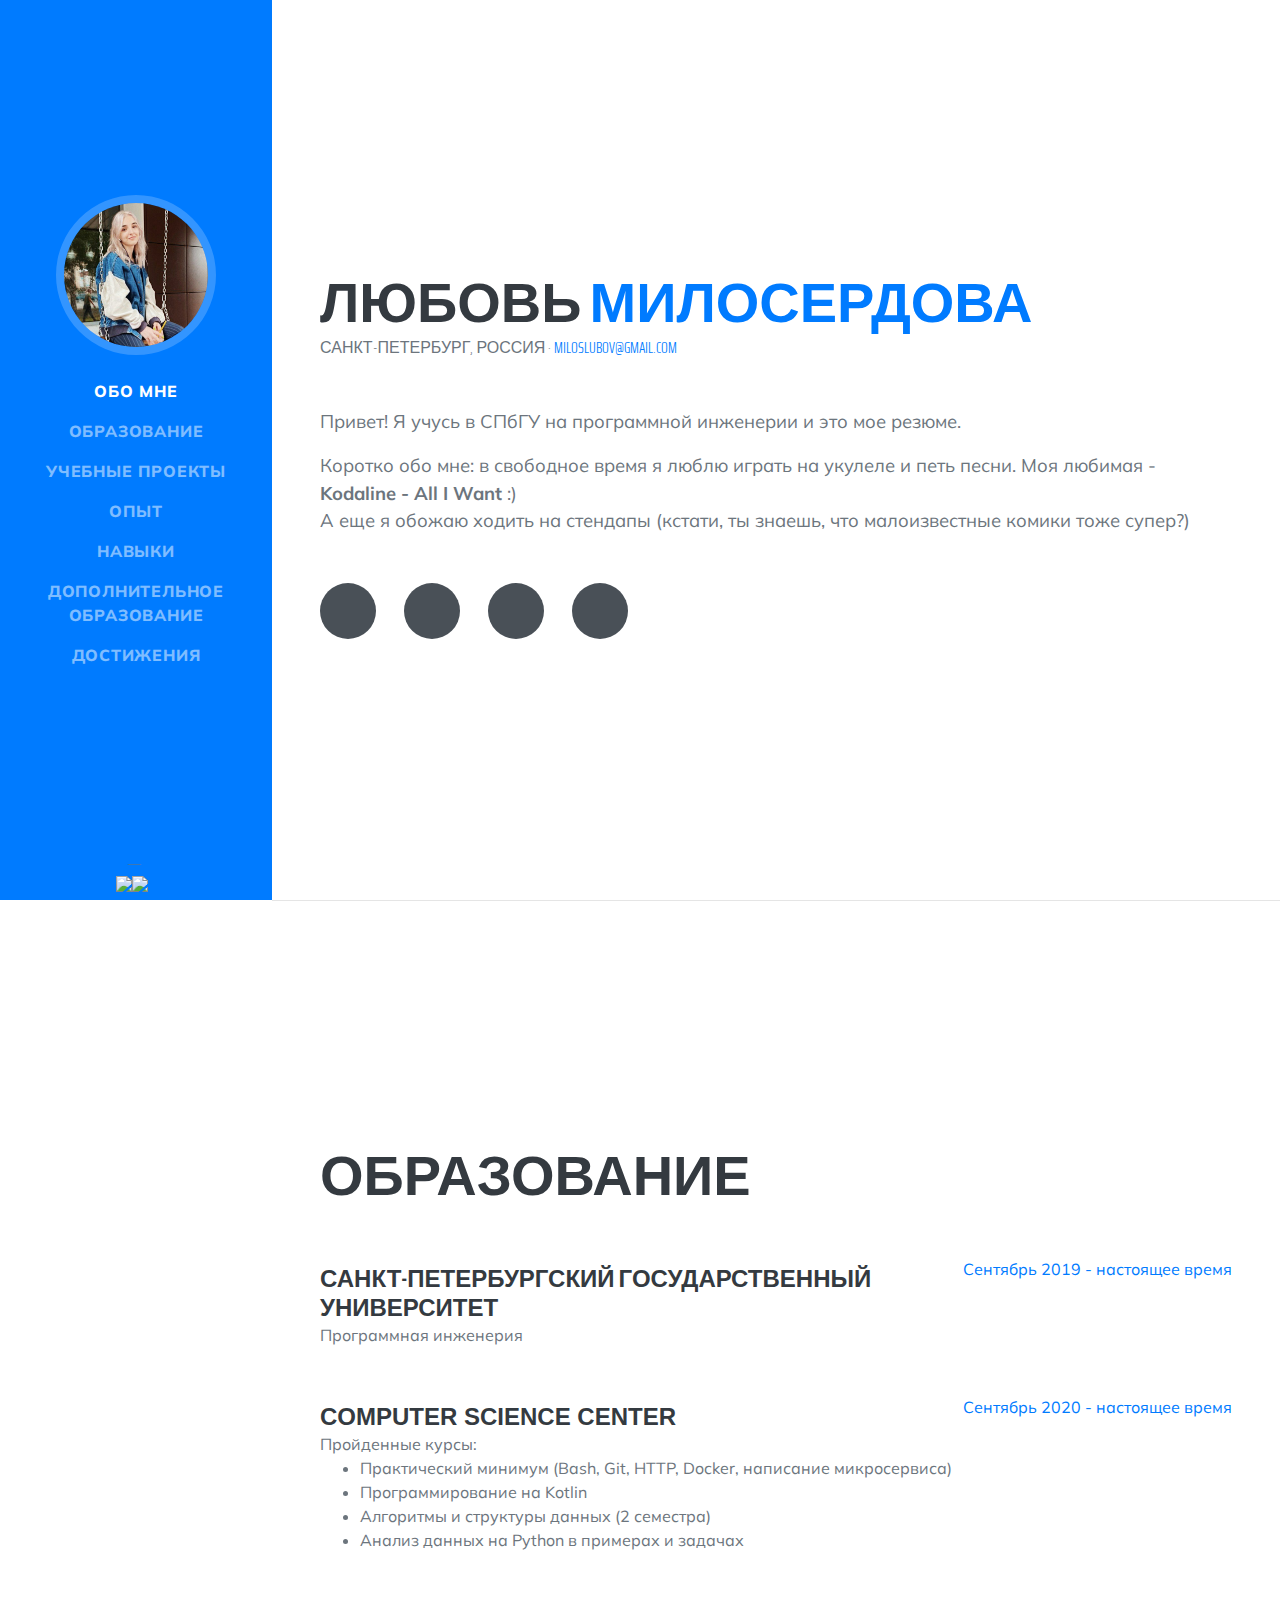
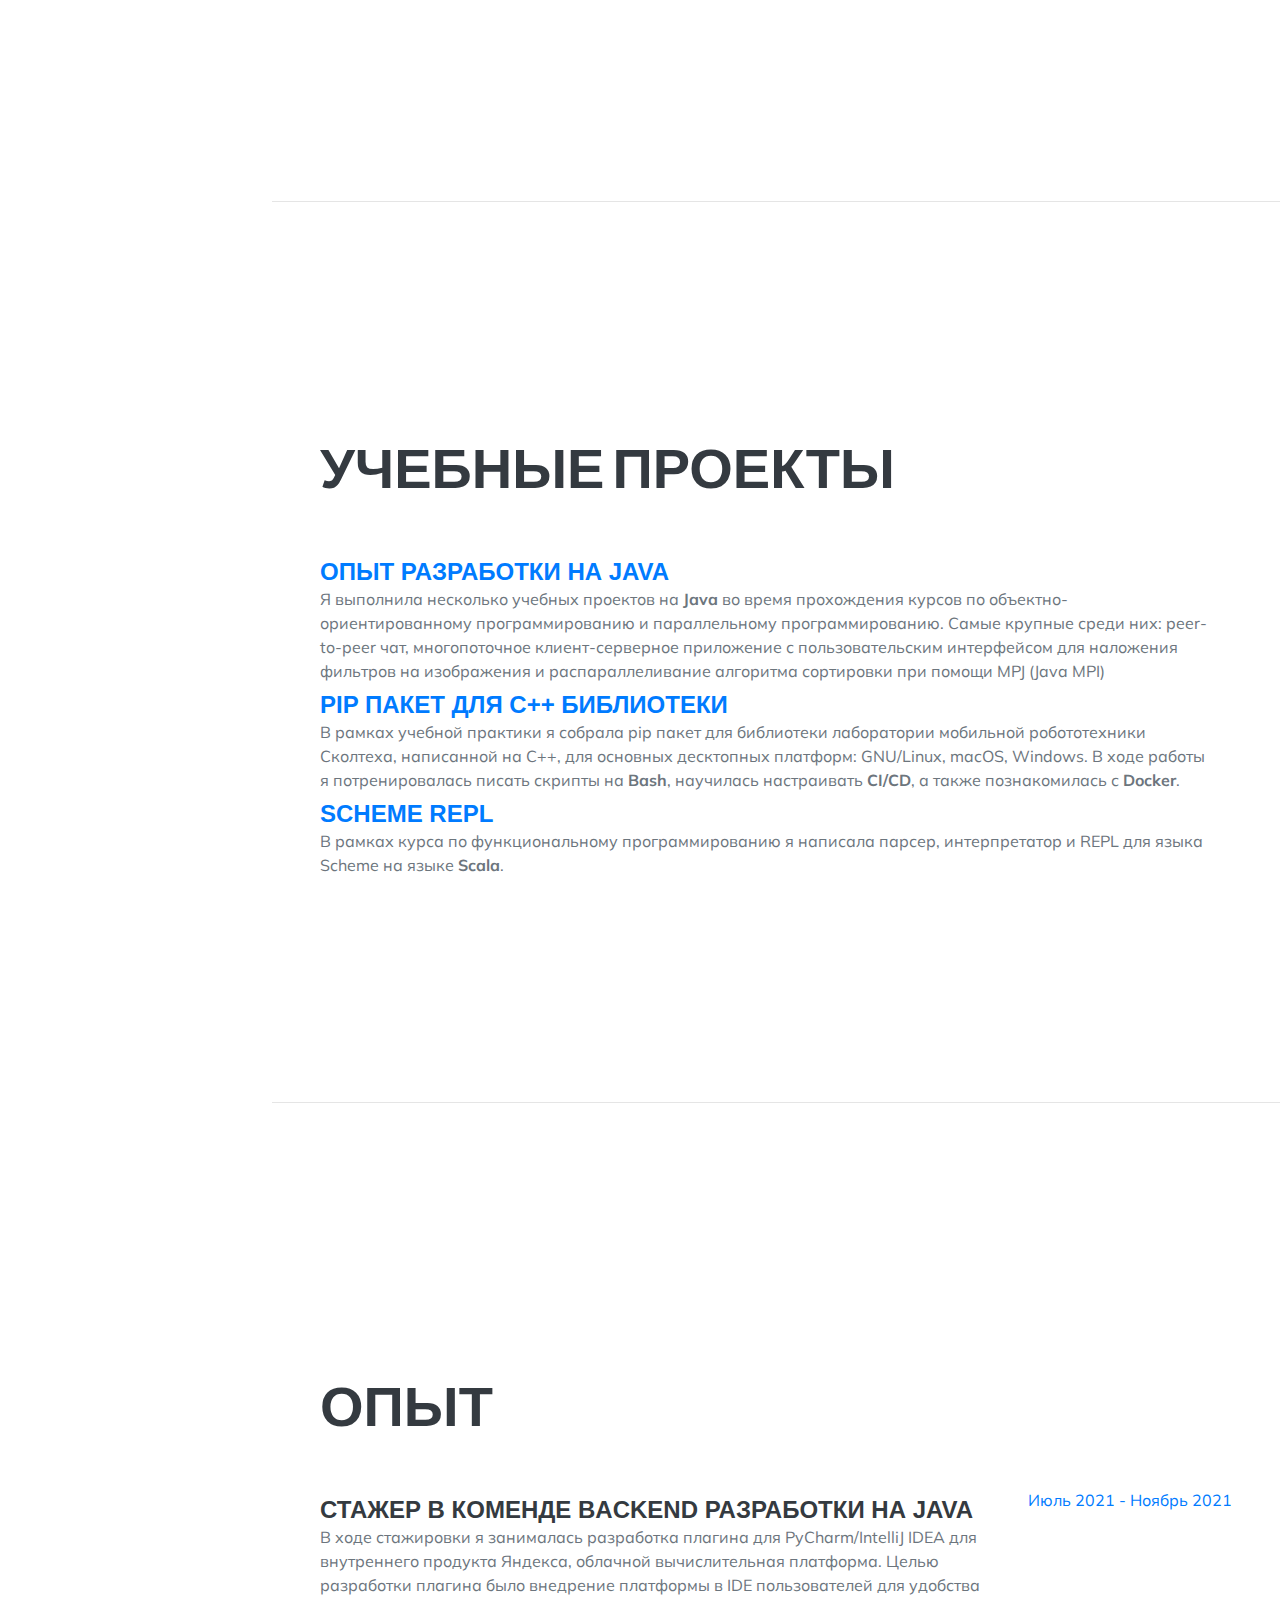
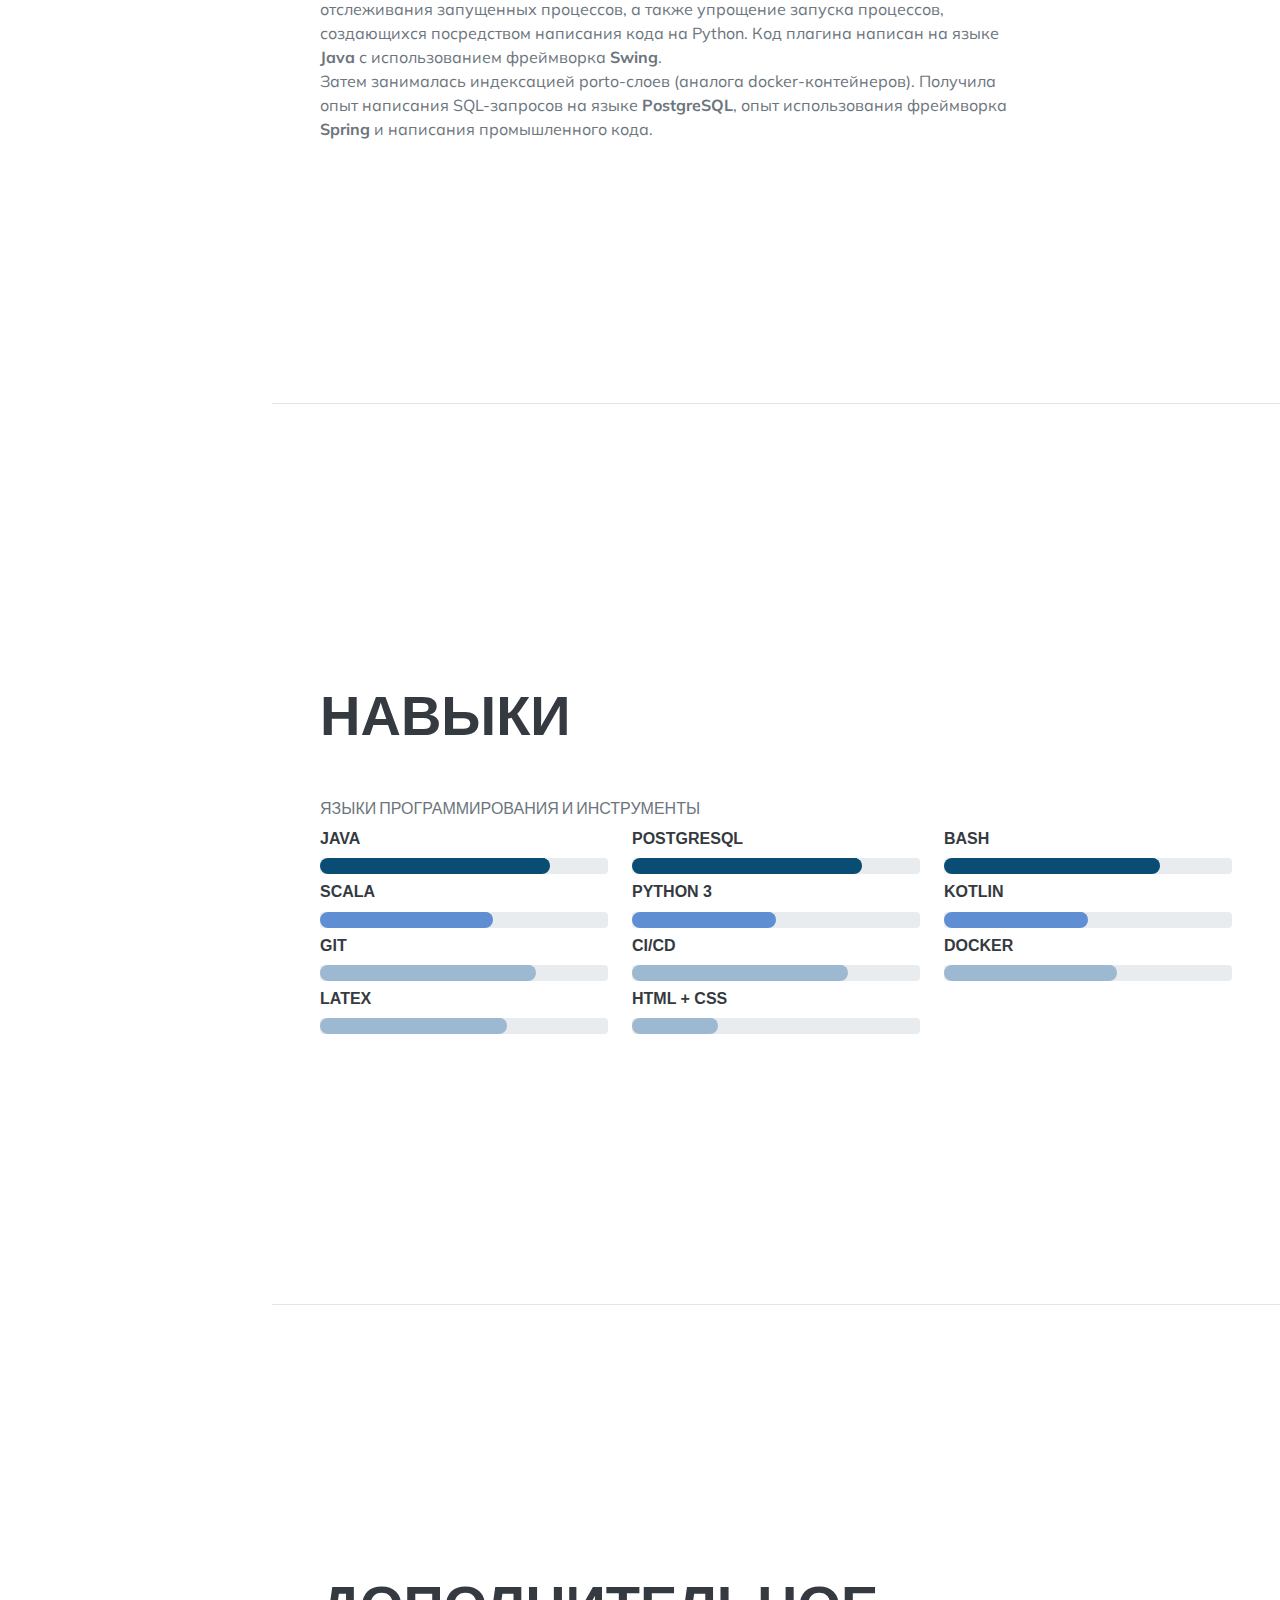
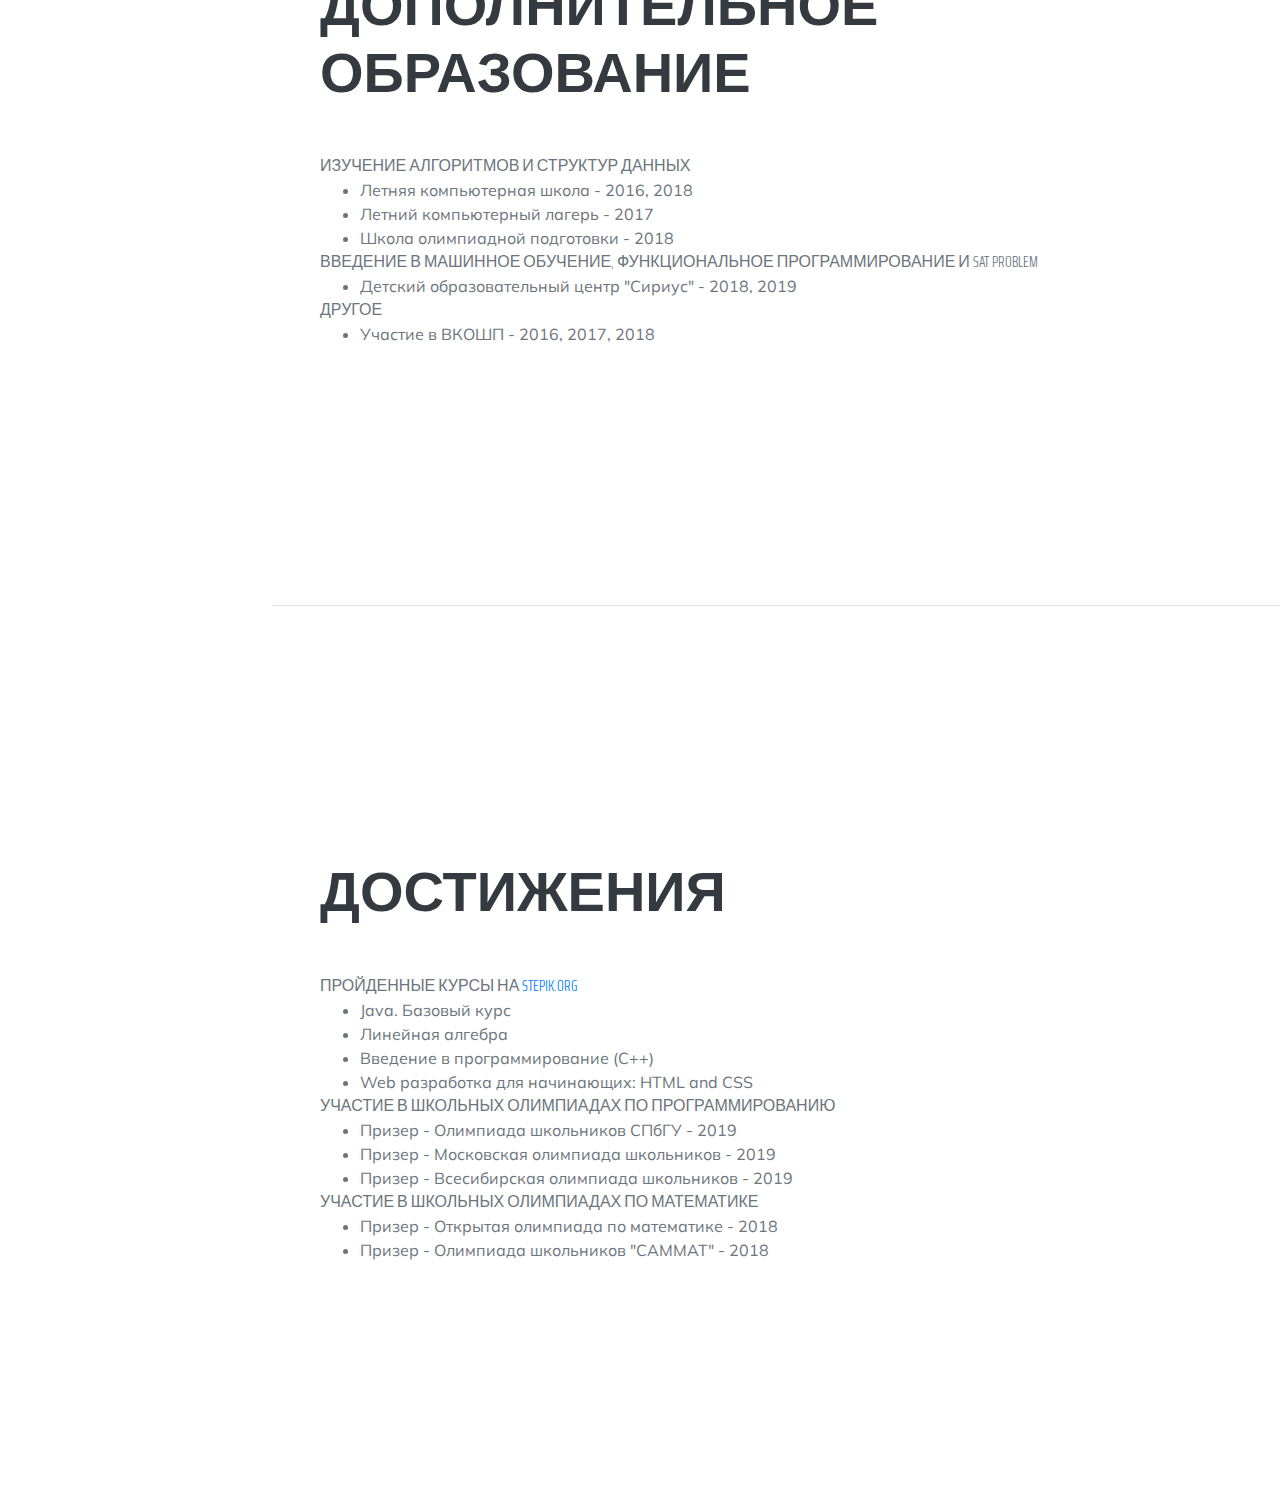
==== commit f335885e: "Information updated (RU)" ====
--- a/index.html
+++ b/index.html
@@ -27,6 +27,7 @@
                 <ul class="navbar-nav">
                     <li class="nav-item"><a class="nav-link js-scroll-trigger" href="#about">Обо мне</a></li>
                     <li class="nav-item"><a class="nav-link js-scroll-trigger" href="#education">Образование</a></li>
+                    <li class="nav-item"><a class="nav-link js-scroll-trigger" href="#study-skills">Учебные проекты</a></li>
                     <li class="nav-item"><a class="nav-link js-scroll-trigger" href="#experience">Опыт</a></li>
                     <li class="nav-item"><a class="nav-link js-scroll-trigger" href="#skills">Навыки</a></li>
                     <li class="nav-item"><a class="nav-link js-scroll-trigger" href="#extracurricular">Дополнительное образование</a></li>
@@ -90,9 +91,10 @@
                             <div> Пройденные курсы: </div>
                             <div>
                                 <ul>
-                                    <li>Практический минимум(Bash, Git, HTTP, Docker, написание микросервиса)</li>
-                                    <li>Kotlin</li>
-                                    <li>Алгоритмы и структуры данных</li>
+                                    <li>Практический минимум (Bash, Git, HTTP, Docker, написание микросервиса)</li>
+                                    <li>Программирование на Kotlin</li>
+                                    <li>Алгоритмы и структуры данных (2 семестра)</li>
+                                    <li>Анализ данных на Python в примерах и задачах</li>
                                 </ul>
                             </div>
                         </div>
@@ -101,33 +103,34 @@
                 </div>
             </section>
             <hr class="m-0" />
-            <!-- Experience-->
-            <section class="resume-section" id="experience">
-                <div class="resume-section-content">
-                    <h2 class="mb-5">Опыт</h2>
-                    <div class="d-flex flex-column flex-md-row justify-content-between">
-                        <div class="flex-grow-1">
-                            <h4 class="en-ru">Опыт разработки на Java</h3>
-                            <div class=" mr-3">Я выполнила несколько учебных проектов на <b>Java</b> во время 
-                                прохождения курсов по объектно-ориентированному программированию и 
-                                параллельному программированию. Самые крупные среди них: 
-                                peer-to-peer чат, многопоточное клиент-серверное приложение с 
+            <!-- Study projects -->
+            <section class="resume-section" id="study-skills">
+                <div class="resume-section-content">
+                    <h2 class="mb-5">Учебные проекты</h2>
+                    <div class="d-flex flex-column flex-md-row justify-content-between">
+                        <div class="flex-grow-1">
+                            <h4 class="en-ru"><a href="https://github.com/miloserdova-l/homework">Опыт разработки на Java</a></h3>
+                            <div class=" mr-3">Я выполнила несколько учебных проектов на <b>Java</b> во время
+                                прохождения курсов по объектно-ориентированному программированию и
+                                параллельному программированию. Самые крупные среди них:
+                                peer-to-peer чат, многопоточное клиент-серверное приложение с
                                 пользовательским интерфейсом для наложения фильтров на изображения и
                                  распараллеливание алгоритма сортировки при помощи MPJ (Java MPI)</div>
                         </div>
                     </div>
                     <div class="d-flex flex-column flex-md-row justify-content-between">
                         <div class="flex-grow-1">
-                            <h4 class="en-ru">Pip пакет для C++ библиотеки</h3>
-                            <div class=" mr-3">В рамках учебной практики я создаю pip пакет для библиотеки 
-                                лаборатории мобильной робототехники Сколтеха, написанной на C++. 
+                            <h4 class="en-ru"><a href="https://github.com/MobileRoboticsSkoltech/mrob">Pip пакет для C++ библиотеки</a></h3>
+                            <div class=" mr-3">В рамках учебной практики я собрала pip пакет для библиотеки
+                                лаборатории мобильной робототехники Сколтеха, написанной на C++, для основных
+                                десктопных платформ: GNU/Linux, macOS, Windows.
                                 В ходе работы я потренировалась писать скрипты на <b>Bash</b>, 
                                 научилась настраивать <b>CI/CD</b>, а также познакомилась с <b>Docker</b>.</div>
                         </div>
                     </div>
                     <div class="d-flex flex-column flex-md-row justify-content-between">
                         <div class="flex-grow-1">
-                            <h4 class="en-ru">Scheme REPL</h3>
+                            <h4 class="en-ru"><a href="https://github.com/miloserdova-l/Scheme-REPL">Scheme REPL</a></h3>
                             <div class=" mr-3">В рамках курса по функциональному программированию я 
                                 написала парсер, интерпретатор и REPL для языка Scheme 
                                 на языке <b>Scala</b>.</div>
@@ -136,6 +139,32 @@
                 </div>
             </section>
             <hr class="m-0" />
+            <!-- Experience -->
+            <section class="resume-section" id="experience">
+                <div class="resume-section-content">
+                    <h2 class="mb-5">Опыт</h2>
+                    <div class="d-flex flex-column flex-md-row justify-content-between">
+                        <div class="flex-grow-1">
+                            <h4 class="en-ru">Стажер в коменде backend разработки на Java</h3>
+                                <div class=" mr-3">
+                                    В ходе стажировки я занималась разработка плагина для PyCharm/IntelliJ IDEA
+                                    для внутреннего продукта Яндекса, облачной вычислительная платформа.
+                                    Целью разработки плагина было внедрение платформы в IDE пользователей для
+                                    удобства отслеживания запущенных процессов, а также упрощение запуска
+                                    процессов, создающихся посредством написания кода на Python. Код плагина написан
+                                    на языке <b>Java</b> с использованием фреймворка <b>Swing</b>.
+                                </div>
+                                <div class=" mr-3">
+                                    Затем занималась индексацией porto-слоев (аналога docker-контейнеров).
+                                    Получила опыт написания SQL-запросов на языке <b>PostgreSQL</b>, опыт использования
+                                    фреймворка <b>Spring</b> и написания промышленного кода.
+                                </div>
+                        </div>
+                        <div class="flex-shrink-0"><span class="text-primary">Июль 2021 - Ноябрь 2021</span></div>
+                    </div>
+                </div>
+            </section>
+            <hr class="m-0" />
             <!-- Skills-->
             <section class="resume-section" id="skills">
                 <div class="resume-section-content">
@@ -146,8 +175,48 @@
                             <div class="progress-wrap">
                                 <h3>Java</h3>
                                 <div class="progress">
+                                    <div class="progress-bar color-1" role="progressbar" aria-valuenow="80"
+                                    aria-valuemin="0" aria-valuemax="100" style="width:80%">
+                                    </div>
+                                </div>
+                            </div>
+                        </div>
+                        <div class="col-md-4">
+                            <div class="progress-wrap">
+                                <h3>PostgreSQL</h3>
+                                <div class="progress">
+                                    <div class="progress-bar color-1" role="progressbar" aria-valuenow="80"
+                                         aria-valuemin="0" aria-valuemax="100" style="width:80%">
+                                    </div>
+                                </div>
+                            </div>
+                        </div>
+                        <div class="col-md-4">
+                            <div class="progress-wrap">
+                                <h3>Bash</h3>
+                                <div class="progress">
                                     <div class="progress-bar color-1" role="progressbar" aria-valuenow="75"
-                                    aria-valuemin="0" aria-valuemax="100" style="width:65%">
+                                         aria-valuemin="0" aria-valuemax="100" style="width:75%">
+                                    </div>
+                                </div>
+                            </div>
+                        </div>
+                        <div class="col-md-4">
+                            <div class="progress-wrap">
+                                <h3>Scala</h3>
+                                <div class="progress">
+                                    <div class="progress-bar color-2" role="progressbar" aria-valuenow="60"
+                                    aria-valuemin="0" aria-valuemax="100" style="width:60%">
+                                    </div>
+                                </div>
+                            </div>
+                        </div>
+                        <div class="col-md-4">
+                            <div class="progress-wrap">
+                                <h3>Python 3</h3>
+                                <div class="progress">
+                                    <div class="progress-bar color-2" role="progressbar" aria-valuenow="50"
+                                    aria-valuemin="0" aria-valuemax="100" style="width:50%">
                                     </div>
                                 </div>
                             </div>
@@ -156,58 +225,18 @@
                             <div class="progress-wrap">
                                 <h3>Kotlin</h3>
                                 <div class="progress">
-                                    <div class="progress-bar color-2" role="progressbar" aria-valuenow="60"
-                                    aria-valuemin="0" aria-valuemax="100" style="width:55%">
-                                    </div>
-                                </div>
-                            </div>
-                        </div>
-                        <div class="col-md-4">
-                            <div class="progress-wrap">
-                                <h3>Scala</h3>
-                                <div class="progress">
-                                    <div class="progress-bar color-2" role="progressbar" aria-valuenow="60"
-                                    aria-valuemin="0" aria-valuemax="100" style="width:50%">
-                                    </div>
-                                </div>
-                            </div>
-                        </div>
-                        <div class="col-md-4">
-                            <div class="progress-wrap">
-                                <h3>Python 3</h3>
-                                <div class="progress">
-                                    <div class="progress-bar color-2" role="progressbar" aria-valuenow="60"
-                                    aria-valuemin="0" aria-valuemax="100" style="width:55%">
-                                    </div>
-                                </div>
-                            </div>
-                        </div>
-                        <div class="col-md-4">
-                            <div class="progress-wrap">
-                                <h3>C</h3>
-                                <div class="progress">
-                                    <div class="progress-bar color-2" role="progressbar" aria-valuenow="60"
-                                    aria-valuemin="0" aria-valuemax="100" style="width:40%">
-                                    </div>
-                                </div>
-                            </div>
-                        </div>
-                        <div class="col-md-4">
-                            <div class="progress-wrap">
-                                <h3>C++</h3>
-                                <div class="progress">
-                                    <div class="progress-bar color-2" role="progressbar" aria-valuenow="60"
-                                    aria-valuemin="0" aria-valuemax="100" style="width:25%">
-                                    </div>
-                                </div>
-                            </div>
-                        </div>
-                        <div class="col-md-4">
-                            <div class="progress-wrap">
-                                <h3>Bash</h3>
-                                <div class="progress">
-                                    <div class="progress-bar color-3" role="progressbar" aria-valuenow="60"
-                                    aria-valuemin="0" aria-valuemax="100" style="width:40%">
+                                    <div class="progress-bar color-2" role="progressbar" aria-valuenow="50"
+                                         aria-valuemin="0" aria-valuemax="100" style="width:50%">
+                                    </div>
+                                </div>
+                            </div>
+                        </div>
+                        <div class="col-md-4">
+                            <div class="progress-wrap">
+                                <h3>Git</h3>
+                                <div class="progress">
+                                    <div class="progress-bar color-3" role="progressbar" aria-valuenow="75"
+                                         aria-valuemin="0" aria-valuemax="100" style="width:75%">
                                     </div>
                                 </div>
                             </div>
@@ -216,8 +245,8 @@
                             <div class="progress-wrap">
                                 <h3>CI/CD</h3>
                                 <div class="progress">
-                                    <div class="progress-bar color-3" role="progressbar" aria-valuenow="60"
-                                    aria-valuemin="0" aria-valuemax="100" style="width:65%">
+                                    <div class="progress-bar color-3" role="progressbar" aria-valuenow="75"
+                                    aria-valuemin="0" aria-valuemax="100" style="width:75%">
                                     </div>
                                 </div>
                             </div>
@@ -234,20 +263,10 @@
                         </div>
                         <div class="col-md-4">
                             <div class="progress-wrap">
-                                <h3>Git</h3>
-                                <div class="progress">
-                                    <div class="progress-bar color-3" role="progressbar" aria-valuenow="60"
-                                    aria-valuemin="0" aria-valuemax="100" style="width:55%">
-                                    </div>
-                                </div>
-                            </div>
-                        </div>
-                        <div class="col-md-4">
-                            <div class="progress-wrap">
                                 <h3>LaTeX</h3>
                                 <div class="progress">
-                                    <div class="progress-bar color-3" role="progressbar" aria-valuenow="60"
-                                    aria-valuemin="0" aria-valuemax="100" style="width:50%">
+                                    <div class="progress-bar color-3" role="progressbar" aria-valuenow="65"
+                                    aria-valuemin="0" aria-valuemax="100" style="width:65%">
                                     </div>
                                 </div>
                             </div>
@@ -256,7 +275,7 @@
                             <div class="progress-wrap">
                                 <h3>HTML + CSS</h3>
                                 <div class="progress">
-                                    <div class="progress-bar color-3" role="progressbar" aria-valuenow="60"
+                                    <div class="progress-bar color-3" role="progressbar" aria-valuenow="50"
                                     aria-valuemin="0" aria-valuemax="100" style="width:30%">
                                     </div>
                                 </div>
